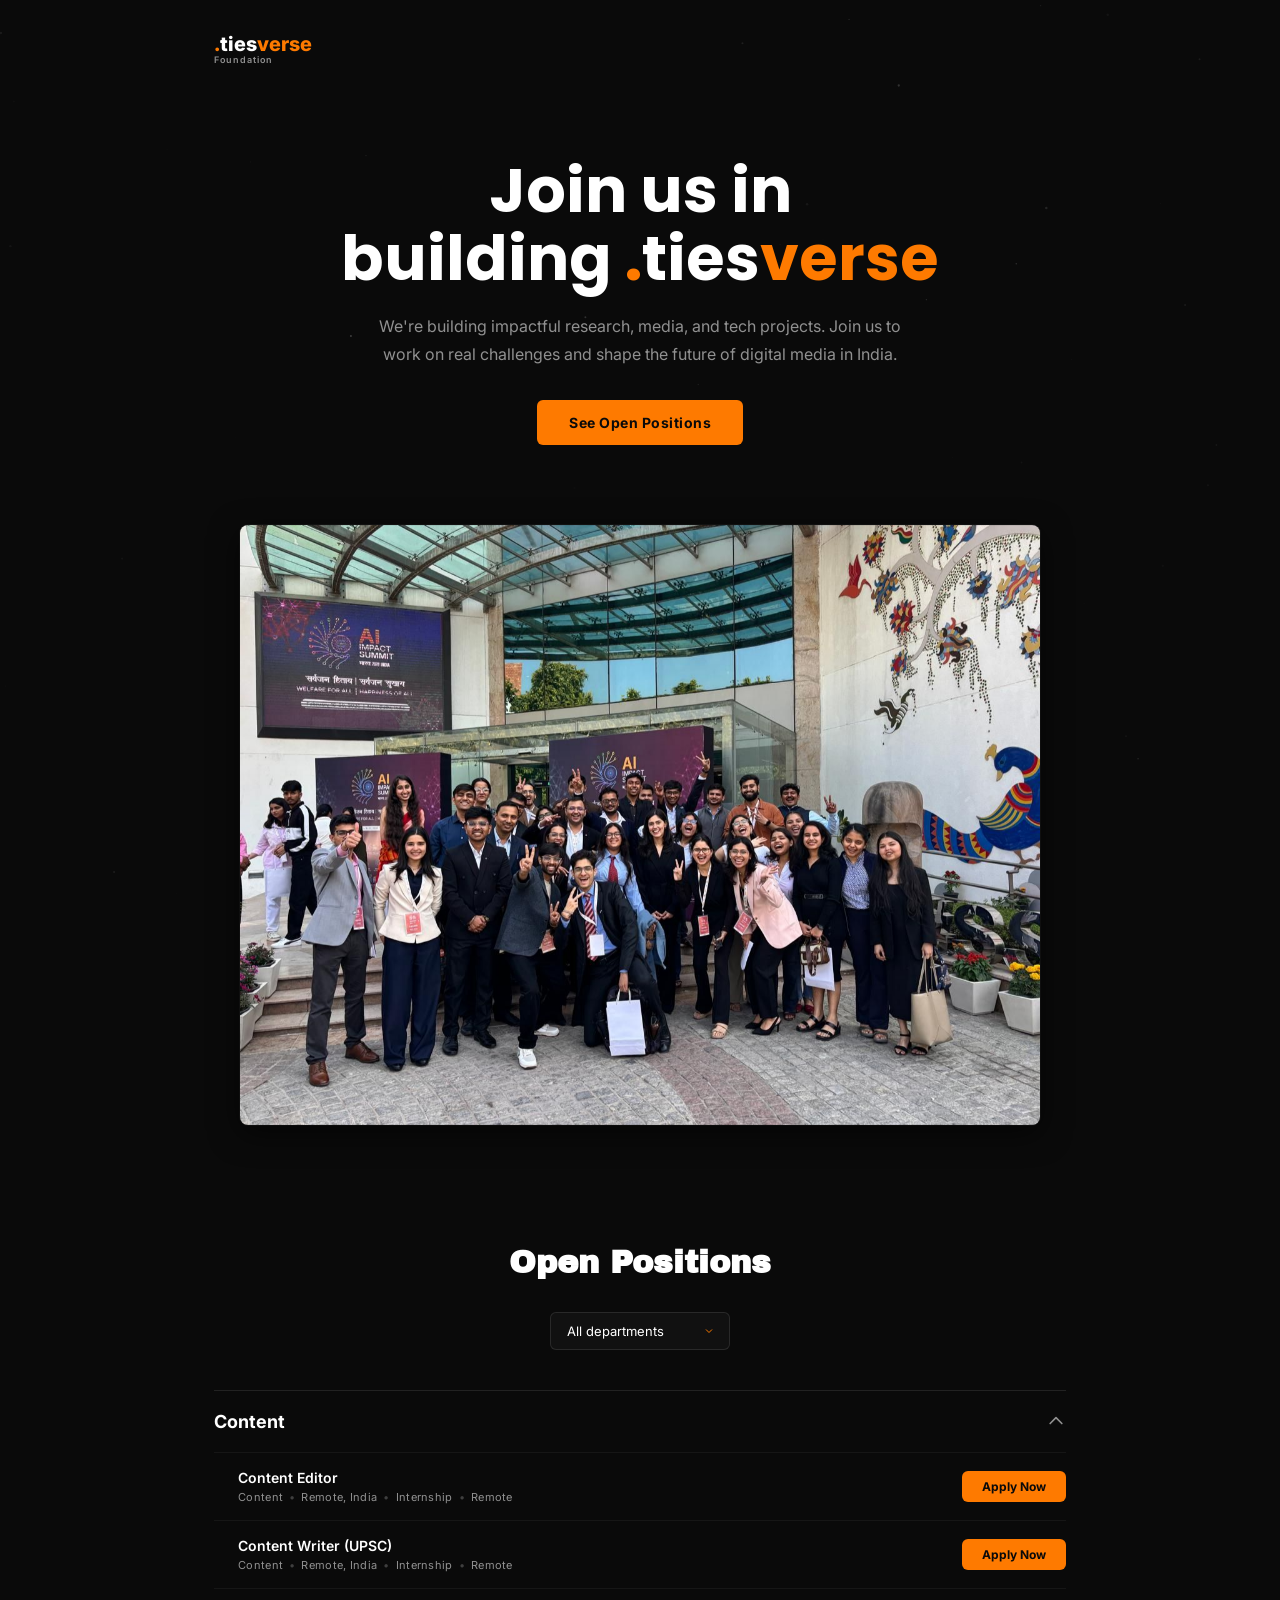
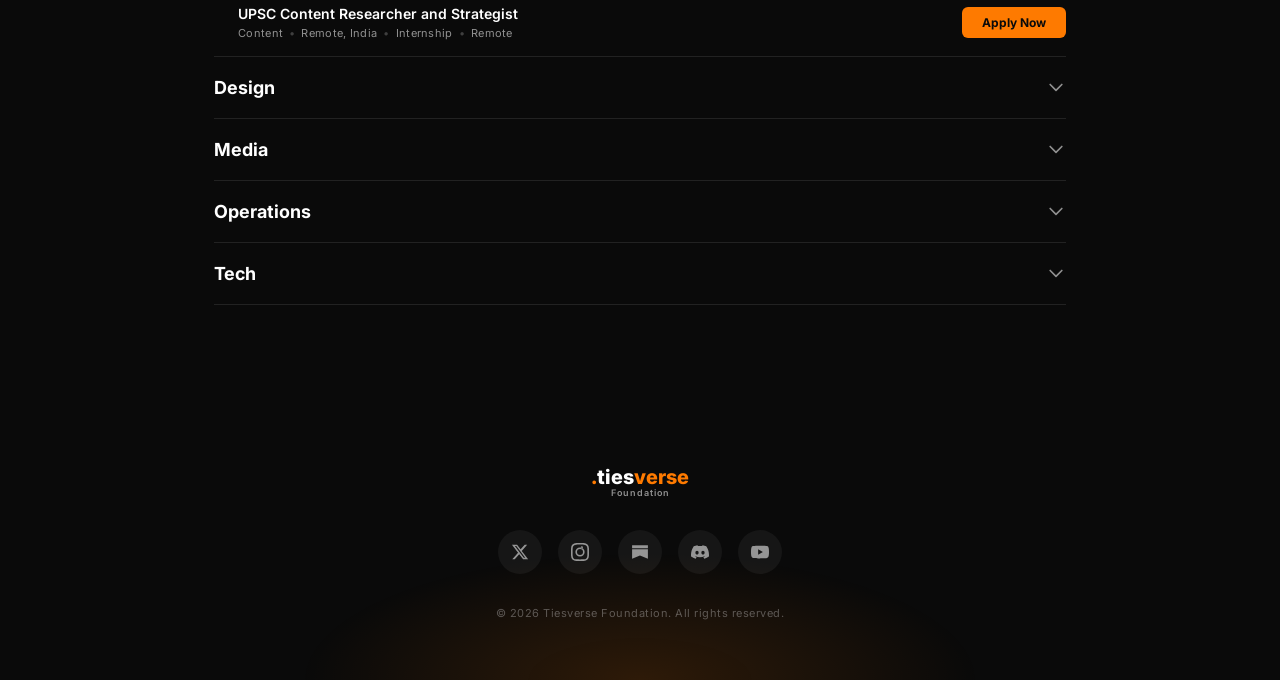
==== index.html @ b369bed0 "UI Tweaks" ====
<!DOCTYPE html>
<html lang="en">

<head>
    <meta charset="UTF-8">
    <meta name="viewport" content="width=device-width, initial-scale=1.0">
    <title>TIESVERSE | Careers</title>
    <link rel="preconnect" href="https://fonts.googleapis.com">
    <link
        href="https://fonts.googleapis.com/css2?family=Archivo+Black&family=Inter:wght@300;400;500;600;700;800&family=Fira+Code:wght@400;500&family=Poppins:wght@400;500;600;700&display=swap"
        rel="stylesheet">
    <style>
        *,
        *::before,
        *::after {
            margin: 0;
            padding: 0;
            box-sizing: border-box
        }

        :root {
            --bg: #0a0a0a;
            --accent: #fe7a00;
            --text: #ffffff;
            --text-dim: rgba(255, 255, 255, 0.55);
            --text-muted: rgba(255, 255, 255, 0.25);
            --border: rgba(255, 255, 255, 0.1);
            --card-bg: rgba(255, 255, 255, 0.03);
        }

        html {
            scroll-behavior: smooth;
            overflow-x: hidden
        }

        body {
            font-family: 'Inter', sans-serif;
            background: var(--bg);
            color: var(--text);
            overflow-x: hidden;
            position: relative;
            -webkit-font-smoothing: antialiased;
            text-rendering: optimizeLegibility;
            min-height: 100vh
        }

        ::selection {
            background: rgba(254, 122, 0, 0.35);
            color: var(--text);
        }

        :focus-visible {
            outline: 2px solid var(--accent);
            outline-offset: 3px;
        }

        /* ── PARTICLES ── */
        #particles {
            position: fixed;
            inset: 0;
            z-index: 0;
            pointer-events: none
        }

        /* ── HEADER ── */
        .header {
            display: flex;
            align-items: center;
            justify-content: space-between;
            padding: 32px 24px;
            max-width: 900px;
            margin: 0 auto;
            position: relative;
            z-index: 10;
        }

        .logo {
            font-family: 'Inter', sans-serif;
            font-size: 20px;
            font-weight: 800;
            color: var(--text);
            text-decoration: none
        }

        .logo .dot {
            color: var(--accent)
        }

        .logo span {
            color: var(--accent)
        }

        .logo small {
            font-size: 9px;
            font-weight: 600;
            color: var(--text-dim);
            display: block;
            letter-spacing: 1px;
            margin-top: -2px
        }

        .header-cta {
            background: var(--accent);
            color: var(--bg);
            padding: 10px 24px;
            border: none;
            border-radius: 6px;
            font-family: 'Inter', sans-serif;
            font-size: 13px;
            font-weight: 700;
            text-decoration: none;
            letter-spacing: 0.5px;
            transition: 0.2s;
        }

        .header-cta:hover {
            filter: brightness(1.15);
            transform: translateY(-1px)
        }

        /* ── HERO ── */
        .hero {
            text-align: center;
            padding: 60px 24px 80px;
            position: relative;
            z-index: 2;
            max-width: 800px;
            margin: 0 auto;
        }

        .hero h1 {
            font-family: 'Poppins', sans-serif;
            font-size: clamp(32px, 6vw, 62px);
            line-height: 1.1;
            text-transform: none;
            margin-bottom: 20px;
        }

        .hero h1 .accent {
            color: var(--accent)
        }

        .hero p {
            font-size: 16px;
            color: var(--text-dim);
            line-height: 1.7;
            max-width: 560px;
            margin: 0 auto 32px;
        }

        .hero-btn {
            display: inline-block;
            background: var(--accent);
            color: var(--bg);
            padding: 14px 32px;
            border-radius: 6px;
            font-family: 'Inter', sans-serif;
            font-size: 14px;
            font-weight: 700;
            text-decoration: none;
            letter-spacing: 0.5px;
            transition: 0.2s;
        }

        .hero-btn:hover {
            filter: brightness(1.15);
            transform: translateY(-2px)
        }

        /* ── OPEN POSITIONS SECTION ── */
        .positions-section {
            max-width: 900px;
            margin: 0 auto;
            padding: 60px 24px 80px;
            position: relative;
            z-index: 2;
        }

        .positions-title {
            font-family: 'Archivo Black', sans-serif;
            font-size: 32px;
            text-align: center;
            margin-bottom: 32px;
        }

        /* ── FILTER BAR ── */
        .filter-bar {
            display: flex;
            align-items: center;
            justify-content: center;
            gap: 16px;
            margin-bottom: 40px;
        }

        .filter-select {
            appearance: none;
            background: var(--card-bg);
            border: 1px solid var(--border);
            border-radius: 6px;
            padding: 10px 40px 10px 16px;
            font-family: 'Inter', sans-serif;
            font-size: 13px;
            color: var(--text);
            cursor: pointer;
            outline: none;
            transition: border-color 0.2s;
            min-width: 180px;
            background-image: url("data:image/svg+xml,%3Csvg xmlns='http://www.w3.org/2000/svg' width='12' height='12' viewBox='0 0 24 24' fill='none' stroke='%23fe7a00' stroke-width='2'%3E%3Cpath d='M6 9l6 6 6-6'/%3E%3C/svg%3E");
            background-repeat: no-repeat;
            background-position: right 14px center;
        }

        .filter-select:hover,
        .filter-select:focus {
            border-color: var(--accent)
        }

        .filter-select option {
            background: #111;
            color: var(--text)
        }

        /* ── DEPARTMENT ACCORDION ── */
        .dept-group {
            border-top: 1px solid var(--border)
        }

        .dept-group:last-child {
            border-bottom: 1px solid var(--border)
        }

        .dept-header {
            display: flex;
            align-items: center;
            justify-content: space-between;
            padding: 20px 0;
            cursor: pointer;
            user-select: none;
            transition: color 0.2s;
        }

        .dept-header:hover {
            color: var(--accent)
        }

        .dept-header h3 {
            font-family: 'Inter', sans-serif;
            font-size: 18px;
            font-weight: 700
        }

        .dept-chevron {
            width: 20px;
            height: 20px;
            transition: transform 0.3s;
            color: var(--text-dim);
        }

        .dept-group.open .dept-chevron {
            transform: rotate(180deg)
        }

        .dept-roles {
            max-height: 0;
            overflow: hidden;
            transition: max-height 0.4s ease;
        }

        .dept-group.open .dept-roles {
            max-height: 2000px
        }

        /* ── ROLE ROW ── */
        .role-row {
            display: flex;
            align-items: center;
            justify-content: space-between;
            padding: 16px 0 16px 24px;
            border-top: 1px solid rgba(255, 255, 255, 0.05);
            transition: background 0.15s;
            cursor: pointer;
        }

        .role-row:hover {
            background: rgba(254, 122, 0, 0.03)
        }

        .role-row .role-title {
            font-size: 14px;
            font-weight: 600;
            color: var(--text);
            margin-bottom: 4px;
            display: flex;
            align-items: center;
            gap: 10px
        }

        .role-badge {
            font-size: 10px;
            font-weight: 800;
            letter-spacing: 0.6px;
            text-transform: uppercase;
            padding: 5px 10px;
            border-radius: 999px;
            border: 1px solid rgba(255, 255, 255, 0.12);
            color: var(--text-dim);
            background: rgba(255, 255, 255, 0.03);
            white-space: nowrap
        }

        .role-badge.closed {
            border-color: rgba(255, 255, 255, 0.12);
            color: rgba(255, 255, 255, 0.6);
            background: rgba(255, 255, 255, 0.02)
        }

        .role-row .role-meta {
            font-size: 11px;
            color: var(--text-dim);
            letter-spacing: 0.3px
        }

        .role-row.closed {
            opacity: 0.55;
            cursor: not-allowed
        }

        .role-row.closed:hover {
            background: transparent
        }

        .apply-btn.disabled {
            background: rgba(255, 255, 255, 0.08);
            color: var(--text-dim);
            cursor: not-allowed;
            pointer-events: none
        }

        .role-row .role-meta span {
            margin: 0 6px;
            opacity: 0.4
        }

        .apply-btn {
            background: var(--accent);
            color: var(--bg);
            padding: 8px 20px;
            border: none;
            border-radius: 6px;
            font-family: 'Inter', sans-serif;
            font-size: 12px;
            font-weight: 700;
            cursor: pointer;
            white-space: nowrap;
            transition: 0.2s;
            text-decoration: none;
        }

        .apply-btn:hover {
            filter: brightness(1.15)
        }

        /* ── SWIPER CAROUSEL ── */
        .swiper {
            width: 90%;
            max-width: 800px;
            margin: 0 auto 60px;
            border-radius: 8px;
            overflow: hidden;
            box-shadow: 0 8px 30px rgba(0, 0, 0, 0.6), 0 0 0 1px rgba(255, 255, 255, 0.05);
        }

        .swiper-slide img {
            width: 100%;
            height: auto;
            display: block;
        }

        /* ── FOOTER ── */
        .footer {
            text-align: center;
            padding: 80px 24px 60px;
            position: relative;
            z-index: 2;
            overflow: hidden;
            display: flex;
            flex-direction: column;
            align-items: center;
        }

        .footer-glow {
            position: absolute;
            bottom: -150px;
            left: 50%;
            transform: translateX(-50%);
            width: 80%;
            max-width: 800px;
            height: 300px;
            background: radial-gradient(ellipse at center, rgba(254, 122, 0, 0.15) 0%, transparent 60%);
            z-index: -1;
            pointer-events: none;
        }

        .footer .logo {
            margin-bottom: 32px;
        }

        .footer-socials {
            display: flex;
            align-items: center;
            justify-content: center;
            gap: 16px;
            margin-bottom: 32px;
        }

        .social-icon {
            display: flex;
            align-items: center;
            justify-content: center;
            width: 44px;
            height: 44px;
            border-radius: 50%;
            background: rgba(255, 255, 255, 0.05);
            color: var(--text-dim);
            transition: 0.3s ease;
        }

        .social-icon:hover {
            background: rgba(255, 255, 255, 0.1);
            color: var(--text);
            transform: translateY(-2px);
        }

        .social-icon svg {
            width: 18px;
            height: 18px;
        }

        .footer-links {
            display: flex;
            align-items: center;
            justify-content: center;
            gap: 32px;
            margin-bottom: 32px;
        }

        .footer-links a {
            color: var(--text-dim);
            font-size: 11px;
            font-weight: 600;
            letter-spacing: 1.5px;
            text-decoration: none;
            transition: color 0.2s;
        }

        .footer-links a:hover {
            color: var(--text);
        }

        .footer-copyright {
            font-size: 11px;
            color: rgba(255, 255, 255, 0.3);
            letter-spacing: 0.5px;
        }

        /* ── RESPONSIVE ── */
        @media(max-width:768px) {
            .header {
                padding: 16px 20px
            }

            .header-cta {
                padding: 8px 16px;
                font-size: 12px
            }

            .hero {
                padding: 40px 20px 60px
            }

            .positions-section {
                padding: 40px 16px 60px
            }

            .filter-bar {
                flex-direction: column;
                gap: 10px
            }

            .filter-select {
                width: 100%;
                min-width: 0
            }

            .role-row {
                flex-direction: column;
                align-items: flex-start;
                gap: 12px;
                padding: 16px 0 16px 16px
            }

            .apply-btn {
                align-self: flex-start
            }

        }
    </style>
</head>

<body>
    <canvas id="particles"></canvas>

    <!-- Header -->
    <header class="header">
        <a href="#" class="logo">
            <div><span class="dot">.</span>ties<span>verse</span><small>Foundation</small></div>
        </a>
    </header>

    <!-- Hero -->
    <section class="hero">
        <h1>Join us in<br>building <span class="accent">.</span>ties<span class="accent">verse</span></h1>
        <p>We're building impactful research, media, and tech projects. Join us to work on real challenges and shape the
            future of digital media in India.</p>
        <a href="#positions" class="hero-btn">See Open Positions</a>
    </section>

    <link rel="stylesheet" href="https://cdn.jsdelivr.net/npm/swiper/swiper-bundle.min.css" />
    <div class="swiper">
        <div class="swiper-wrapper">
            <div class="swiper-slide"><img src="main.jpg" /></div>
            <div class="swiper-slide"><img src="main2.jpg" /></div>
            <div class="swiper-slide"><img src="main3.jpg" /></div>
        </div>
    </div>

    <script src="https://cdn.jsdelivr.net/npm/swiper/swiper-bundle.min.js"></script>
    <script>
        new Swiper('.swiper', { loop: true, autoplay: { delay: 10000 } });
    </script>
    <!-- Open Positions -->
    <section class="positions-section" id="positions">
        <h2 class="positions-title">Open Positions</h2>

        <div class="filter-bar">
            <select class="filter-select" id="deptFilter" onchange="filterByDept()">
                <option value="all">All departments</option>
                <option value="content">Content</option>
                <option value="design">Design</option>
                <option value="media">Media</option>
                <option value="operations">Operations</option>
                <option value="tech">Tech</option>
            </select>
        </div>

        <div id="deptList">

            <!-- Content -->
            <div class="dept-group open" data-dept="content">
                <div class="dept-header" onclick="toggleDept(this)">
                    <h3>Content</h3>
                    <svg class="dept-chevron" fill="none" stroke="currentColor" viewBox="0 0 24 24">
                        <path stroke-linecap="round" stroke-linejoin="round" stroke-width="2" d="M19 9l-7 7-7-7" />
                    </svg>
                </div>
                <div class="dept-roles">
                    <div class="role-row" data-role-id="content_editor" onclick="navigate('content-portal.html')">
                        <div>
                            <div class="role-title">Content Editor</div>
                            <div class="role-meta">Content<span>•</span>Remote,
                                India<span>•</span>Internship<span>•</span>Remote</div>
                        </div>
                        <a href="content-portal.html" class="apply-btn"
                            onclick="event.stopPropagation()">Apply Now</a>
                    </div>
                    <div class="role-row" data-role-id="content_writer_upsc" onclick="navigate('content-portal.html')">
                        <div>
                            <div class="role-title">Content Writer (UPSC)</div>
                            <div class="role-meta">Content<span>•</span>Remote,
                                India<span>•</span>Internship<span>•</span>Remote</div>
                        </div>
                        <a href="content-portal.html" class="apply-btn"
                            onclick="event.stopPropagation()">Apply Now</a>
                    </div>
                    <div class="role-row" data-role-id="upsc_strategist" onclick="navigate('content-portal.html')">
                        <div>
                            <div class="role-title">UPSC Content Researcher and Strategist</div>
	                            <div class="role-meta">Content<span>•</span>Remote,
                                India<span>•</span>Internship<span>•</span>Remote</div>
                        </div>
                        <a href="content-portal.html" class="apply-btn"
                            onclick="event.stopPropagation()">Apply Now</a>
                    </div>
                </div>
            </div>

            <!-- Design -->
            <div class="dept-group" data-dept="design">
                <div class="dept-header" onclick="toggleDept(this)">
                    <h3>Design</h3>
                    <svg class="dept-chevron" fill="none" stroke="currentColor" viewBox="0 0 24 24">
                        <path stroke-linecap="round" stroke-linejoin="round" stroke-width="2" d="M19 9l-7 7-7-7" />
                    </svg>
                </div>
                <div class="dept-roles">
                    <div class="role-row" data-role-id="graphic_designer_canva" onclick="navigate('content-portal.html')">
                        <div>
                            <div class="role-title">Graphic Designer (Canva)</div>
                            <div class="role-meta">Design<span>•</span>Remote,
                                India<span>•</span>Internship<span>•</span>Remote</div>
                        </div>
                        <a href="content-portal.html" class="apply-btn"
                            onclick="event.stopPropagation()">Apply Now</a>
                    </div>
                    <div class="role-row" data-role-id="uiux_designer" onclick="navigate('content-portal.html')">
                        <div>
                            <div class="role-title">UI/UX Designer</div>
                            <div class="role-meta">Design<span>•</span>Remote,
                                India<span>•</span>Internship<span>•</span>Remote</div>
                        </div>
                        <a href="content-portal.html" class="apply-btn"
                            onclick="event.stopPropagation()">Apply Now</a>
                    </div>
                </div>
            </div>

            <!-- Media -->
            <div class="dept-group" data-dept="media">
                <div class="dept-header" onclick="toggleDept(this)">
                    <h3>Media</h3>
                    <svg class="dept-chevron" fill="none" stroke="currentColor" viewBox="0 0 24 24">
                        <path stroke-linecap="round" stroke-linejoin="round" stroke-width="2" d="M19 9l-7 7-7-7" />
                    </svg>
                </div>
                <div class="dept-roles">
                    <div class="role-row" data-role-id="video_editor_reels_yt" onclick="navigate('youtube-portal.html')">
                        <div>
                            <div class="role-title">Video Editor (Reels + YouTube)</div>
                            <div class="role-meta">Media<span>•</span>Remote,
                                India<span>•</span>Internship<span>•</span>Remote</div>
                        </div>
                        <a href="youtube-portal.html" class="apply-btn"
                            onclick="event.stopPropagation()">Apply Now</a>
                    </div>
                    <div class="role-row" data-role-id="social_media_manager_ig" onclick="navigate('youtube-portal.html')">
                        <div>
                            <div class="role-title">Social Media Manager (Instagram)</div>
                            <div class="role-meta">Media<span>•</span>Remote,
                                India<span>•</span>Internship<span>•</span>Remote</div>
                        </div>
                        <a href="youtube-portal.html" class="apply-btn"
                            onclick="event.stopPropagation()">Apply Now</a>
                    </div>
                    <div class="role-row" data-role-id="youtube_manager" onclick="navigate('youtube-portal.html')">
                        <div>
                            <div class="role-title">YouTube Manager</div>
                            <div class="role-meta">Media<span>•</span>Remote,
                                India<span>•</span>Internship<span>•</span>Remote</div>
                        </div>
                        <a href="youtube-portal.html" class="apply-btn"
                            onclick="event.stopPropagation()">Apply Now</a>
                    </div>
                </div>
            </div>

            <!-- Operations -->
            <div class="dept-group" data-dept="operations">
                <div class="dept-header" onclick="toggleDept(this)">
                    <h3>Operations</h3>
                    <svg class="dept-chevron" fill="none" stroke="currentColor" viewBox="0 0 24 24">
                        <path stroke-linecap="round" stroke-linejoin="round" stroke-width="2" d="M19 9l-7 7-7-7" />
                    </svg>
                </div>
                <div class="dept-roles">
                    <div class="role-row" data-role-id="hr" onclick="navigate('hr-portal.html')">
                        <div>
                            <div class="role-title">Human Resource (HR)</div>
                            <div class="role-meta">Operations<span>•</span>Remote,
                                India<span>•</span>Internship<span>•</span>Remote</div>
                        </div>
                        <a href="hr-portal.html" class="apply-btn" onclick="event.stopPropagation()">Apply Now</a>
                    </div>
                    <div class="role-row" data-role-id="marketing_outreach" onclick="navigate('hr-portal.html')">
                        <div>
                            <div class="role-title">Marketing & Outreach</div>
                            <div class="role-meta">Operations<span>•</span>Remote,
                                India<span>•</span>Internship<span>•</span>Remote</div>
                        </div>
                        <a href="hr-portal.html" class="apply-btn"
                            onclick="event.stopPropagation()">Apply Now</a>
                    </div>
                    <div class="role-row" data-role-id="management_coordination" onclick="navigate('hr-portal.html')">
                        <div>
                            <div class="role-title">Management / Team Co-ordination</div>
                            <div class="role-meta">Operations<span>•</span>Remote,
                                India<span>•</span>Internship<span>•</span>Remote</div>
                        </div>
	                        <a href="hr-portal.html" class="apply-btn"
	                            onclick="event.stopPropagation()">Apply Now</a>
	                    </div>
	                    <div class="role-row" data-role-id="collab_outreach" onclick="navigate('hr-portal.html')">
	                        <div>
	                            <div class="role-title">Collaboration &amp; Outreach Manager</div>
	                            <div class="role-meta">Operations<span>•</span>Remote,
	                                India<span>•</span>Internship<span>•</span>Remote</div>
	                        </div>
	                        <a href="hr-portal.html" class="apply-btn"
	                            onclick="event.stopPropagation()">Apply Now</a>
	                    </div>
	                </div>
	            </div>

            <!-- Tech -->
            <div class="dept-group" data-dept="tech">
                <div class="dept-header" onclick="toggleDept(this)">
                    <h3>Tech</h3>
                    <svg class="dept-chevron" fill="none" stroke="currentColor" viewBox="0 0 24 24">
                        <path stroke-linecap="round" stroke-linejoin="round" stroke-width="2" d="M19 9l-7 7-7-7" />
                    </svg>
                </div>
                <div class="dept-roles">
                    <div class="role-row" data-role-id="tech_roles" onclick="navigate('tech-portal.html')">
                        <div>
                            <div class="role-title">Tech Roles</div>
                            <div class="role-meta">Tech<span>•</span>Remote,
                                India<span>•</span>Internship<span>•</span>Remote</div>
                        </div>
                        <a href="tech-portal.html" class="apply-btn"
                            onclick="event.stopPropagation()">Apply Now</a>
                    </div>
                </div>
            </div>

        </div>
    </section>

    <!-- Footer -->
    <footer class="footer">
        <div class="footer-glow"></div>

        <a href="#" class="logo">
            <div><span class="dot">.</span>ties<span>verse</span><small>Foundation</small></div>
        </a>

        <div class="footer-socials">
            <a href="https://x.com/TiesIndia?s=20" target="_blank" class="social-icon">
                <svg viewBox="0 0 24 24" fill="currentColor">
                    <path
                        d="M18.244 2.25h3.308l-7.227 8.26 8.502 11.24H16.17l-5.214-6.817L4.99 21.75H1.68l7.73-8.835L1.254 2.25H8.08l4.713 6.231zm-1.161 17.52h1.833L7.084 4.126H5.117z" />
                </svg>
            </a>
            <a href="https://www.instagram.com/tiesverse?igsh=bGIwZGVvYjhybXhj" target="_blank" class="social-icon">
                <svg viewBox="0 0 24 24" fill="currentColor">
                    <path
                        d="M12 2.163c3.204 0 3.584.012 4.85.07 3.252.148 4.771 1.691 4.919 4.919.058 1.265.069 1.645.069 4.849 0 3.205-.012 3.584-.069 4.849-.149 3.225-1.664 4.771-4.919 4.919-1.266.058-1.644.07-4.85.07-3.204 0-3.584-.012-4.849-.07-3.26-.149-4.771-1.699-4.919-4.92-.058-1.265-.07-1.644-.07-4.849 0-3.204.013-3.583.07-4.849.149-3.227 1.664-4.771 4.919-4.919 1.266-.057 1.645-.069 4.849-.069zM12 0C8.741 0 8.333.014 7.053.072 2.695.272.273 2.69.073 7.052.014 8.333 0 8.741 0 12c0 3.259.014 3.668.072 4.948.2 4.358 2.618 6.78 6.98 6.98C8.333 23.986 8.741 24 12 24c3.259 0 3.668-.014 4.948-.072 4.354-.2 6.782-2.618 6.979-6.98.059-1.28.073-1.689.073-4.948 0-3.259-.014-3.667-.072-4.947-.196-4.354-2.617-6.78-6.979-6.98C15.668.014 15.259 0 12 0zm0 5.838a6.162 6.162 0 100 12.324 6.162 6.162 0 000-12.324zM12 16a4 4 0 110-8 4 4 0 010 8zm3.98-10.169a1.44 1.44 0 11-2.88 0 1.44 1.44 0 012.88 0z" />
                </svg>
            </a>
            <a href="https://tiesindia.substack.com" target="_blank" class="social-icon">
                <svg viewBox="0 0 24 24" fill="currentColor">
                    <path
                        d="M22.539 8.242H1.46V21.026l10.539-4.526 10.54 4.526V8.242zM1.46 2.972h21.08V6.9H1.46V2.972z" />
                </svg>
            </a>
            <a href="https://discord.gg/fpfKFwxa" target="_blank" class="social-icon">
                <svg viewBox="0 0 24 24" fill="currentColor">
                    <path
                        d="M20.317 4.37a19.791 19.791 0 00-4.885-1.515.074.074 0 00-.079.037c-.21.375-.444.864-.608 1.25a18.27 18.27 0 00-5.487 0 12.64 12.64 0 00-.617-1.25.077.077 0 00-.079-.037A19.736 19.736 0 003.677 4.37a.05.05 0 00-.032.027C.533 9.046-.32 13.58.099 18.057a.082.082 0 00.031.057 19.9 19.9 0 005.993 3.03.078.078 0 00.084-.028c.462-.63.874-1.295 1.226-1.994a.076.076 0 00-.041-.106 13.107 13.107 0 01-1.872-.892.077.077 0 01-.008-.128 10.2 10.2 0 00.372-.292.074.074 0 01.077-.01c3.928 1.793 8.18 1.793 12.062 0a.074.074 0 01.078.01c.12.098.246.198.373.292a.077.077 0 01-.006.127 12.299 12.299 0 01-1.873.892.077.077 0 00-.041.107c.36.698.772 1.362 1.225 1.993a.076.076 0 00.084.028 19.839 19.839 0 006.002-3.03.077.077 0 00.032-.054c.5-5.177-.838-9.674-3.549-13.66a.061.061 0 00-.031-.028zM8.02 15.33c-1.183 0-2.157-1.085-2.157-2.419 0-1.333.956-2.419 2.157-2.419 1.21 0 2.176 1.096 2.157 2.42 0 1.333-.956 2.418-2.157 2.418zm7.975 0c-1.183 0-2.157-1.085-2.157-2.419 0-1.333.955-2.419 2.157-2.419 1.21 0 2.176 1.096 2.157 2.42 0 1.333-.946 2.418-2.157 2.418z" />
                </svg>
            </a>
            <a href="https://youtube.com/@tiesindia?si=o8xr1TJgM4Teoprs" target="_blank" class="social-icon">
                <svg viewBox="0 0 24 24" fill="currentColor">
                    <path
                        d="M23.498 6.186a3.016 3.016 0 0 0-2.122-2.136C19.505 3.5 12 3.5 12 3.5s-7.505 0-9.377.55a3.015 3.015 0 0 0-2.122 2.136C0 8.148 0 12 0 12s0 3.852.501 5.814a3.015 3.015 0 0 0 2.122 2.136c1.871.55 9.377.55 9.377.55s7.505 0 9.377-.55a3.015 3.015 0 0 0 2.122-2.136C24 15.852 24 12 24 12s0-3.852-.502-5.814zM9.545 15.568V8.432L15.818 12l-6.273 3.568z" />
                </svg>
            </a>
        </div>

        <p class="footer-copyright">&copy; 2026 Tiesverse Foundation. All rights reserved.</p>
    </footer>

    <script src="tv-config.js"></script>

    <script>
        function navigate(url) { location.href = url; }

        function toggleDept(header) {
            header.parentElement.classList.toggle('open');
        }

        function filterByDept() {
            const val = document.getElementById('deptFilter').value;
            document.querySelectorAll('.dept-group').forEach(g => {
                if (val === 'all' || g.dataset.dept === val) {
                    g.style.display = '';
                } else {
                    g.style.display = 'none';
                }
            });
        }

        /* Open/Closed flags (loaded from sheet via Apps Script) */
        const SHEET_URL = window.TV_APP_SCRIPT_URL;
        const ROLE_OPEN = {};

        function jsonp(url, params, timeoutMs = 15000) {
            return new Promise((resolve, reject) => {
                const cb = `__tv_jsonp_${Date.now()}_${Math.random().toString(16).slice(2)}`;
                const query = new URLSearchParams({ ...(params || {}), callback: cb }).toString();
                const src = `${url}${url.includes("?") ? "&" : "?"}${query}`;

                const script = document.createElement("script");
                let done = false;

                function cleanup() {
                    if (done) return;
                    done = true;
                    try { delete window[cb]; } catch (_) {}
                    try { script.remove(); } catch (_) {}
                }

                const t = setTimeout(() => {
                    cleanup();
                    reject(new Error("JSONP timeout"));
                }, timeoutMs);

                window[cb] = (data) => {
                    clearTimeout(t);
                    cleanup();
                    resolve(data);
                };

                script.onerror = () => {
                    clearTimeout(t);
                    cleanup();
                    reject(new Error("JSONP load failed"));
                };
                script.src = src;
                document.head.appendChild(script);
            });
        }

        async function loadRoleFlagsFromServer() {
            if (!SHEET_URL) return;
            try {
                const res = await jsonp(SHEET_URL, { action: "GET_PUBLIC_FORM_GATES" });
                const gates = (res && res.status === "success" && res.gates) ? res.gates : {};

                const deptToGateKey = {
                    content: "Content",
                    design: "Content",
                    media: "Media",
                    operations: "Operations",
                    tech: "Tech",
                };

                document.querySelectorAll(".dept-group[data-dept]").forEach((group) => {
                    const dept = group.getAttribute("data-dept");
                    const gateKey = deptToGateKey[String(dept || "").toLowerCase()];
                    const deptOpen = gates && gateKey ? gates[gateKey] !== false : true;
                    group.querySelectorAll(".role-row[data-role-id]").forEach((row) => {
                        const id = row.getAttribute("data-role-id");
                        if (!id) return;
                        const hasRoleGate =
                            gates && Object.prototype.hasOwnProperty.call(gates, id);
                        const roleOpen = hasRoleGate ? gates[id] !== false : true;
                        ROLE_OPEN[id] = deptOpen && roleOpen;
                    });
                });
            } catch (_) {}
        }

        function captureRoleDefaults() {
            document.querySelectorAll(".role-row[data-role-id]").forEach((row) => {
                if (!row.dataset.defaultOnclick) {
                    const oc = row.getAttribute("onclick");
                    if (oc) row.dataset.defaultOnclick = oc;
                }
                const apply = row.querySelector("a.apply-btn");
                if (apply) {
                    if (!apply.dataset.defaultHref) {
                        const href = apply.getAttribute("href");
                        if (href) apply.dataset.defaultHref = href;
                    }
                    if (!apply.dataset.defaultText) {
                        apply.dataset.defaultText = (apply.textContent || "").trim() || "Apply Now";
                    }
                }
            });
        }

        function setRoleClosed(row) {
            row.classList.add('closed');

            const title = row.querySelector('.role-title');
            if (title && !title.querySelector('.role-badge')) {
                const badge = document.createElement('span');
                badge.className = 'role-badge closed';
                badge.textContent = 'Closed Now';
                title.appendChild(badge);
            }

            row.removeAttribute('onclick');

            const apply = row.querySelector('a.apply-btn');
            if (apply) {
                apply.classList.add('disabled');
                apply.textContent = 'Closed';
                apply.removeAttribute('href');
                apply.setAttribute('aria-disabled', 'true');
                apply.setAttribute('tabindex', '-1');
            }
        }

        function setRoleOpen(row) {
            row.classList.remove("closed");

            const title = row.querySelector(".role-title");
            const badge = title ? title.querySelector(".role-badge.closed") : null;
            if (badge) badge.remove();

            if (!row.getAttribute("onclick") && row.dataset.defaultOnclick) {
                row.setAttribute("onclick", row.dataset.defaultOnclick);
            }

            const apply = row.querySelector("a.apply-btn");
            if (apply) {
                apply.classList.remove("disabled");
                apply.textContent = apply.dataset.defaultText || "Apply Now";
                if (!apply.getAttribute("href") && apply.dataset.defaultHref) {
                    apply.setAttribute("href", apply.dataset.defaultHref);
                }
                apply.removeAttribute("aria-disabled");
                apply.removeAttribute("tabindex");
            }
        }

        function applyRoleFlags() {
            document.querySelectorAll('.role-row[data-role-id]').forEach((row) => {
                const id = row.getAttribute('data-role-id');
                if (ROLE_OPEN[id] === false) setRoleClosed(row);
                else setRoleOpen(row);
            });
        }

        window.addEventListener('DOMContentLoaded', () => {
            captureRoleDefaults();
            const refresh = () => loadRoleFlagsFromServer().finally(applyRoleFlags);
            refresh();
            setInterval(refresh, 20000);
        });

        /* Particles (performance-friendly) */
        const canvas = document.getElementById('particles');
        if (canvas) {
        const ctx = canvas.getContext('2d', { alpha: true });

        const prefersReducedMotion = window.matchMedia('(prefers-reduced-motion: reduce)').matches;
        const isSmallScreen = window.matchMedia('(max-width: 768px)').matches;
        const isCoarsePointer = window.matchMedia('(pointer: coarse)').matches;
        const enableParticles = !prefersReducedMotion && !(isSmallScreen && isCoarsePointer);

        let particles = [];
        let rafId = null;
        let lastFrameTs = 0;
        const targetFps = isSmallScreen ? 22 : 30;
        const frameInterval = 1000 / targetFps;

        function resizeCanvas() {
            const dprCap = isSmallScreen ? 1 : 1.5;
            const dpr = Math.min(window.devicePixelRatio || 1, dprCap);
            const w = Math.floor(window.innerWidth);
            const h = Math.floor(window.innerHeight);
            canvas.width = Math.floor(w * dpr);
            canvas.height = Math.floor(h * dpr);
            canvas.style.width = w + 'px';
            canvas.style.height = h + 'px';
            ctx.setTransform(dpr, 0, 0, dpr, 0, 0);
        }

        function createParticles() {
            const w = window.innerWidth;
            const h = window.innerHeight;
            particles = [];

            const base = Math.floor((w * h) / 22000);
            const maxCount = isSmallScreen ? 70 : 140;
            const count = Math.max(24, Math.min(maxCount, base));

            for (let i = 0; i < count; i++) {
                particles.push({
                    x: Math.random() * w,
                    y: Math.random() * h,
                    r: Math.random() * 1 + 0.3,
                    a: Math.random() * 0.28 + 0.05,
                    dx: (Math.random() - 0.5) * 0.08,
                    dy: (Math.random() - 0.5) * 0.08,
                    ph: Math.random() * Math.PI * 2
                });
            }
        }

        function tick(ts) {
            rafId = requestAnimationFrame(tick);
            if (ts - lastFrameTs < frameInterval) return;
            lastFrameTs = ts;

            const w = window.innerWidth;
            const h = window.innerHeight;
            ctx.clearRect(0, 0, w, h);
            const t = ts * 0.001;

            for (const p of particles) {
                p.x += p.dx; p.y += p.dy;
                if (p.x < 0) p.x = w;
                if (p.x > w) p.x = 0;
                if (p.y < 0) p.y = h;
                if (p.y > h) p.y = 0;

                ctx.beginPath();
                ctx.arc(p.x, p.y, p.r, 0, Math.PI * 2);
                ctx.fillStyle = `rgba(255,255,255,${p.a * (0.6 + 0.4 * Math.sin(t + p.ph))})`;
                ctx.fill();
            }
        }

        function startParticles() {
            if (!enableParticles) {
                canvas.style.display = 'none';
                return;
            }
            resizeCanvas();
            createParticles();
            if (rafId) cancelAnimationFrame(rafId);
            lastFrameTs = 0;
            rafId = requestAnimationFrame(tick);
        }

        let resizeTimer = null;
        window.addEventListener('resize', () => {
            if (!enableParticles) return;
            clearTimeout(resizeTimer);
            resizeTimer = setTimeout(() => {
                resizeCanvas();
                createParticles();
            }, 120);
        });

        document.addEventListener('visibilitychange', () => {
            if (!enableParticles) return;
            if (document.hidden) {
                if (rafId) cancelAnimationFrame(rafId);
                rafId = null;
            } else {
                startParticles();
            }
        });

        startParticles();
        }
    </script>

    <script src="tv-guard.js"></script>
</body>

</html>
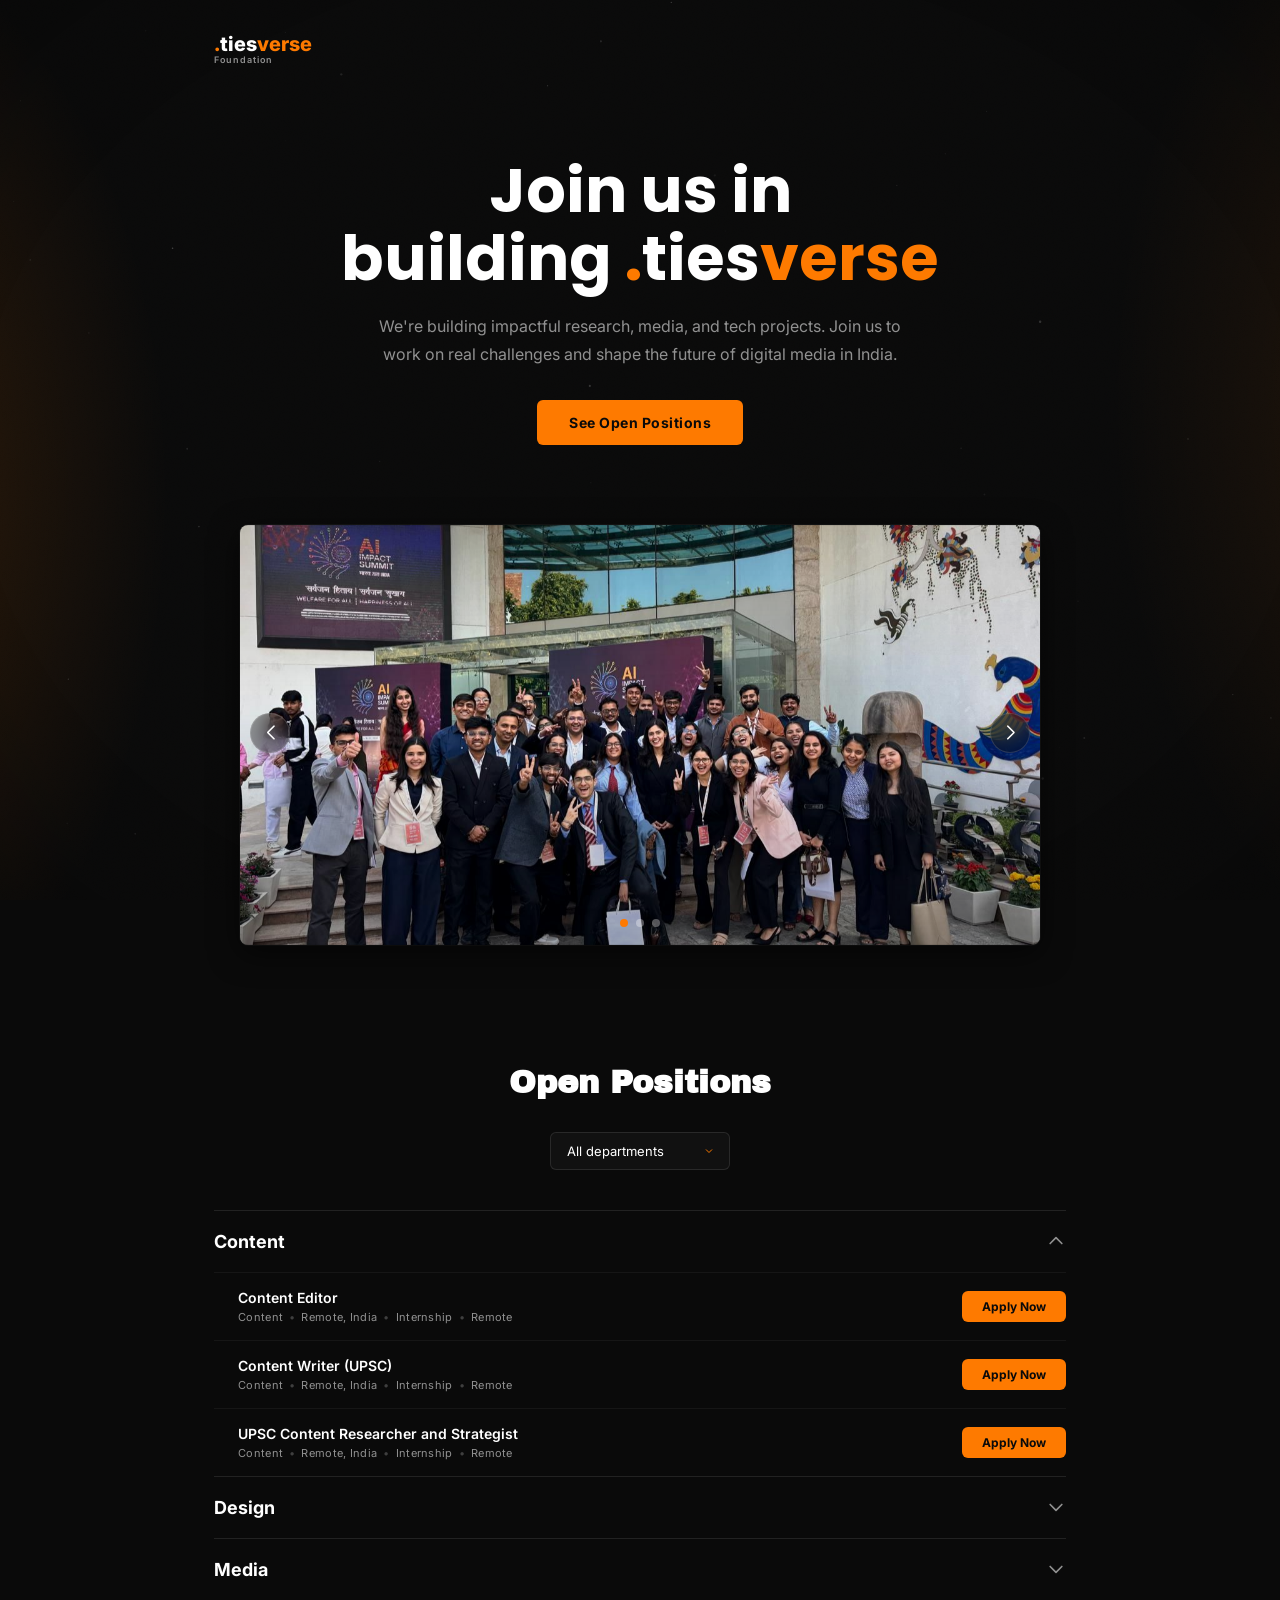
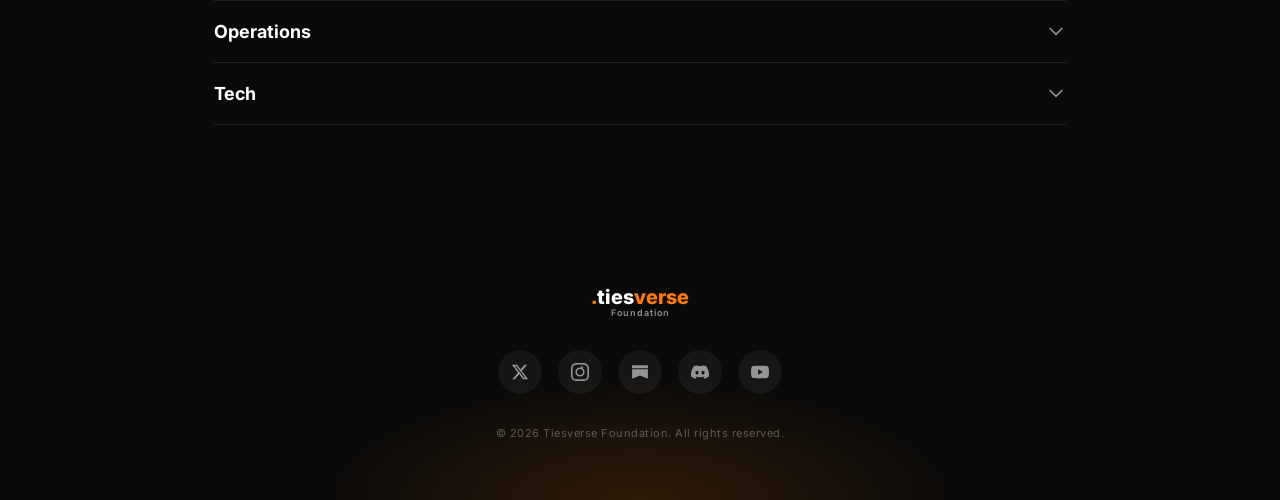
==== commit 08b1198f: "ui" ====
--- a/index.html
+++ b/index.html
@@ -35,13 +35,38 @@
 
         body {
             font-family: 'Inter', sans-serif;
-            background: var(--bg);
+            background:
+                radial-gradient(520px 900px at -12% 55%, rgba(254, 122, 0, 0.16), transparent 62%),
+                radial-gradient(520px 900px at 112% 45%, rgba(254, 122, 0, 0.10), transparent 62%),
+                var(--bg);
+            background-attachment: fixed;
+            background-repeat: no-repeat;
             color: var(--text);
             overflow-x: hidden;
             position: relative;
             -webkit-font-smoothing: antialiased;
             text-rendering: optimizeLegibility;
             min-height: 100vh
+        }
+
+        body::before {
+            content: "";
+            position: fixed;
+            inset: 0;
+            pointer-events: none;
+            z-index: 1;
+            opacity: 0.08;
+            mix-blend-mode: overlay;
+            background-image: url("data:image/svg+xml,%3Csvg xmlns='http://www.w3.org/2000/svg' width='160' height='160'%3E%3Cfilter id='n'%3E%3CfeTurbulence type='fractalNoise' baseFrequency='.8' numOctaves='3' stitchTiles='stitch'/%3E%3C/filter%3E%3Crect width='160' height='160' filter='url(%23n)' opacity='.35'/%3E%3C/svg%3E");
+        }
+
+        body::after {
+            content: "";
+            position: fixed;
+            inset: 0;
+            pointer-events: none;
+            z-index: 1;
+            background: radial-gradient(1200px 900px at 50% 50%, rgba(0,0,0,0) 55%, rgba(0,0,0,0.35) 100%);
         }
 
         ::selection {
@@ -368,12 +393,76 @@
             border-radius: 8px;
             overflow: hidden;
             box-shadow: 0 8px 30px rgba(0, 0, 0, 0.6), 0 0 0 1px rgba(255, 255, 255, 0.05);
+            height: clamp(220px, 38vw, 420px);
+            position: relative;
         }
 
         .swiper-slide img {
             width: 100%;
-            height: auto;
+            height: 100%;
+            object-fit: cover;
             display: block;
+        }
+
+        .swiper::after {
+            content: "";
+            position: absolute;
+            inset: 0;
+            pointer-events: none;
+            background:
+                linear-gradient(180deg, rgba(0,0,0,0.15), rgba(0,0,0,0) 40%),
+                linear-gradient(0deg, rgba(0,0,0,0.30), rgba(0,0,0,0) 55%);
+            z-index: 2;
+        }
+
+        .swiper .swiper-pagination {
+            bottom: 14px !important;
+            z-index: 3;
+        }
+
+        .swiper .swiper-pagination-bullet {
+            width: 8px;
+            height: 8px;
+            opacity: 0.55;
+            background: rgba(255, 255, 255, 0.6);
+        }
+
+        .swiper .swiper-pagination-bullet-active {
+            opacity: 1;
+            background: var(--accent);
+        }
+
+        .swiper .swiper-button-prev,
+        .swiper .swiper-button-next {
+            width: 40px;
+            height: 40px;
+            border-radius: 999px;
+            background: rgba(0, 0, 0, 0.35);
+            border: 1px solid rgba(255, 255, 255, 0.14);
+            color: #fff;
+            z-index: 3;
+            backdrop-filter: blur(10px);
+            transition: 0.2s;
+        }
+
+        .swiper .swiper-button-prev:hover,
+        .swiper .swiper-button-next:hover {
+            border-color: rgba(254, 122, 0, 0.45);
+            color: var(--accent);
+            transform: translateY(-1px);
+        }
+
+        .swiper .swiper-button-prev::after,
+        .swiper .swiper-button-next::after {
+            font-size: 14px;
+            font-weight: 900;
+        }
+
+        @media (max-width: 640px) {
+            .swiper .swiper-button-prev,
+            .swiper .swiper-button-next {
+                display: none;
+            }
         }
 
         /* ── FOOTER ── */
@@ -526,17 +615,28 @@
     </section>
 
     <link rel="stylesheet" href="https://cdn.jsdelivr.net/npm/swiper/swiper-bundle.min.css" />
-    <div class="swiper">
+    <div class="swiper" aria-label="Tiesverse highlights carousel">
         <div class="swiper-wrapper">
-            <div class="swiper-slide"><img src="main.jpg" /></div>
-            <div class="swiper-slide"><img src="main2.jpg" /></div>
-            <div class="swiper-slide"><img src="main3.jpg" /></div>
+            <div class="swiper-slide"><img src="main.jpg" alt="Tiesverse highlight 1" loading="lazy" /></div>
+            <div class="swiper-slide"><img src="main2.jpg" alt="Tiesverse highlight 2" loading="lazy" /></div>
+            <div class="swiper-slide"><img src="main3.jpg" alt="Tiesverse highlight 3" loading="lazy" /></div>
         </div>
+        <div class="swiper-pagination"></div>
+        <div class="swiper-button-prev" aria-label="Previous slide"></div>
+        <div class="swiper-button-next" aria-label="Next slide"></div>
     </div>
 
     <script src="https://cdn.jsdelivr.net/npm/swiper/swiper-bundle.min.js"></script>
     <script>
-        new Swiper('.swiper', { loop: true, autoplay: { delay: 10000 } });
+        new Swiper('.swiper', {
+            loop: true,
+            speed: 650,
+            grabCursor: true,
+            keyboard: { enabled: true },
+            autoplay: { delay: 7000, disableOnInteraction: false, pauseOnMouseEnter: true },
+            pagination: { el: '.swiper-pagination', clickable: true },
+            navigation: { nextEl: '.swiper-button-next', prevEl: '.swiper-button-prev' },
+        });
     </script>
     <!-- Open Positions -->
     <section class="positions-section" id="positions">
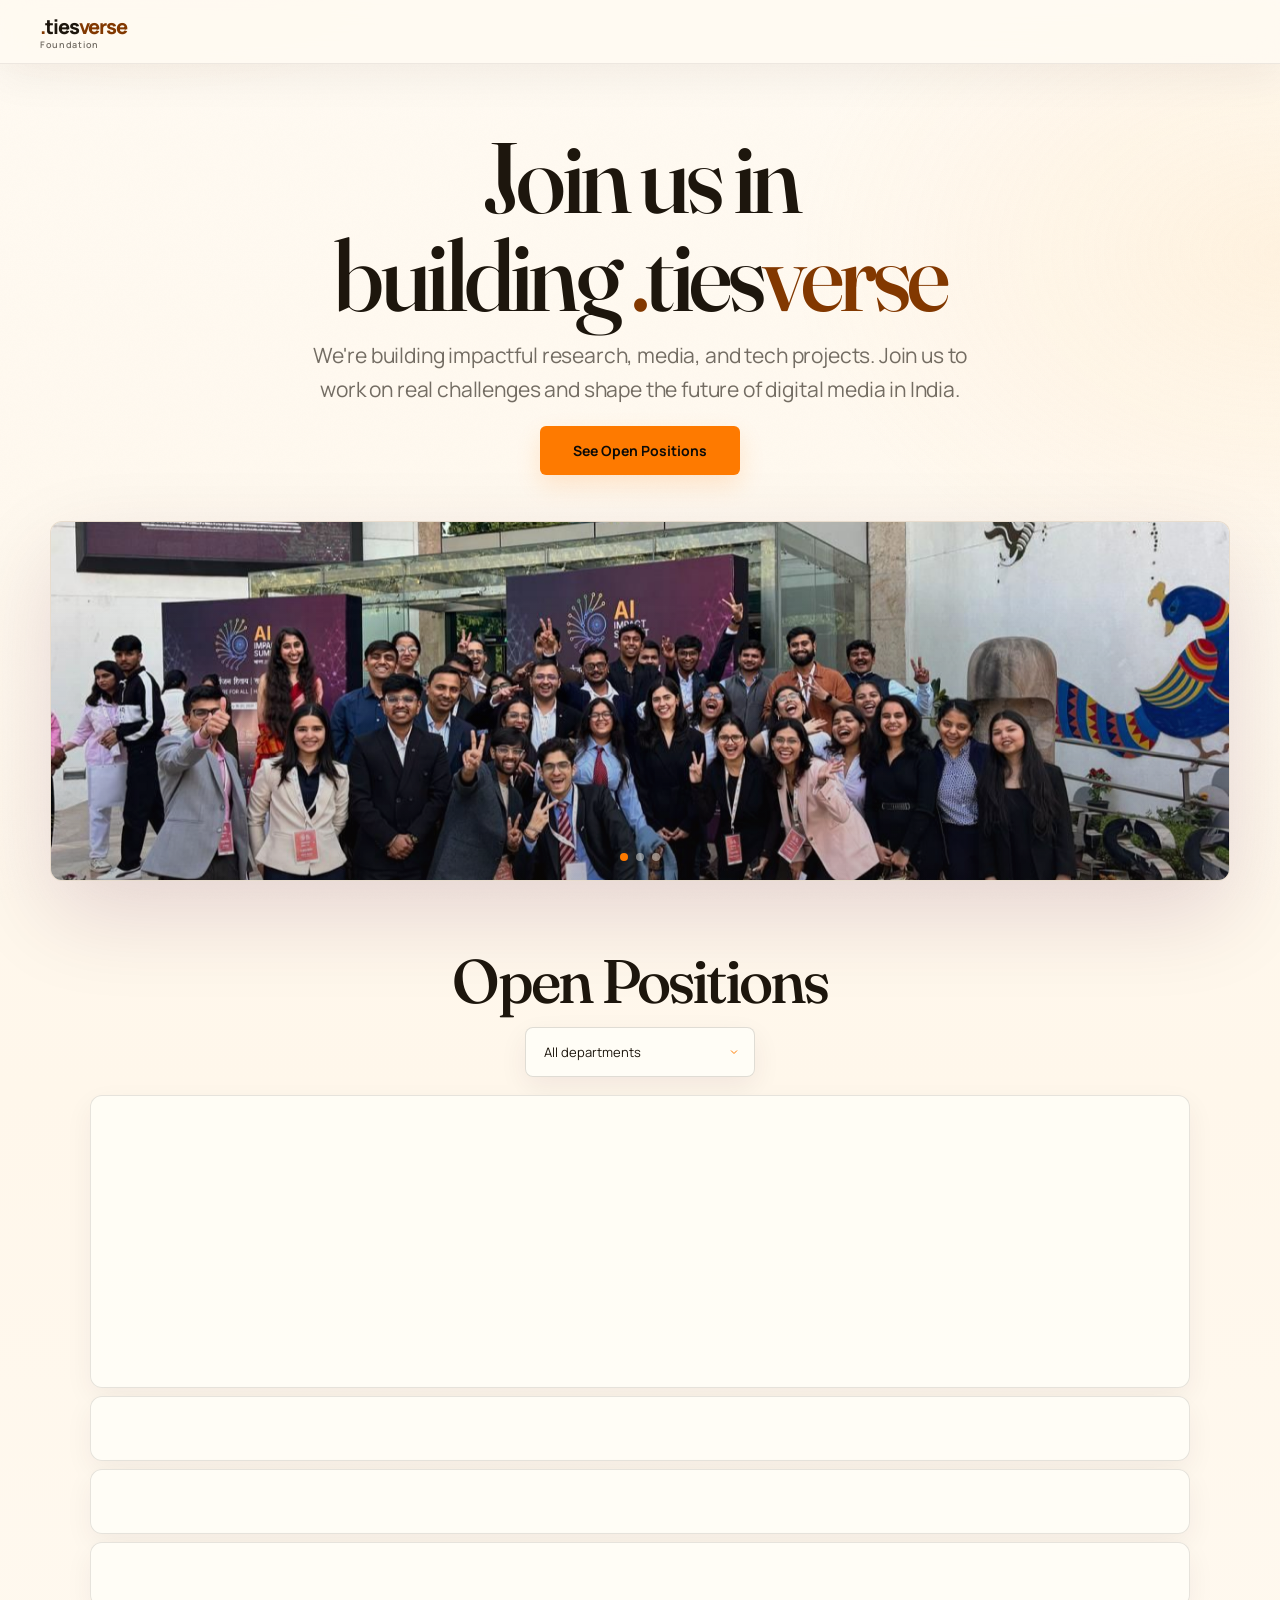
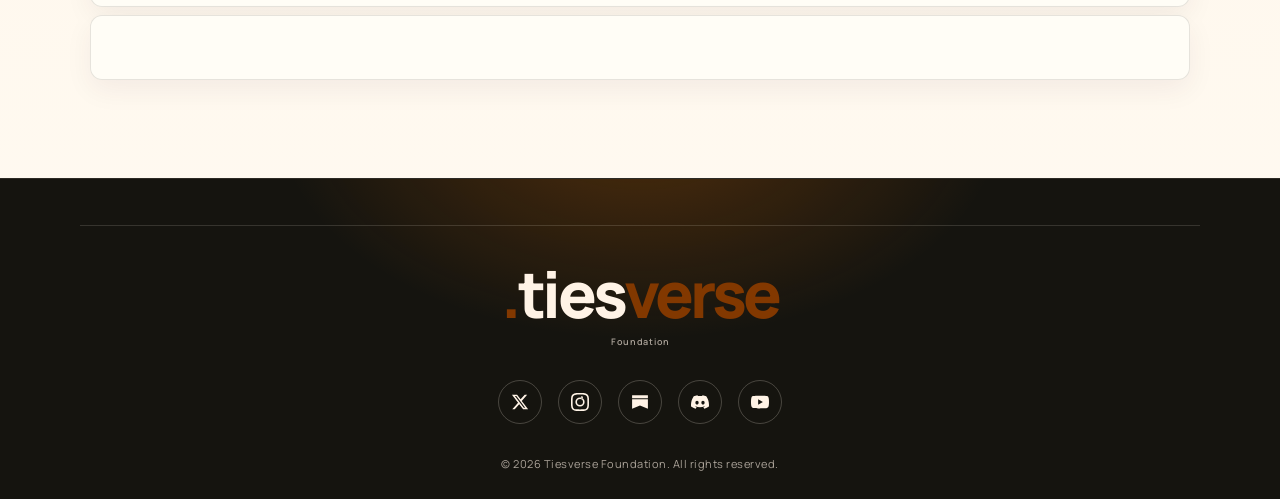
==== commit f3a95595: "Too many things updates,whole backend is changed" ====
--- a/index.html
+++ b/index.html
@@ -10,7 +10,7 @@
         href="https://fonts.googleapis.com/css2?family=Archivo+Black&family=Inter:wght@300;400;500;600;700;800&family=Fira+Code:wght@400;500&family=Poppins:wght@400;500;600;700&display=swap"
         rel="stylesheet">
     <style>
-        *,
+*,
         *::before,
         *::after {
             margin: 0;
@@ -79,7 +79,7 @@
             outline-offset: 3px;
         }
 
-        /* ── PARTICLES ── */
+        /* -- PARTICLES -- */
         #particles {
             position: fixed;
             inset: 0;
@@ -87,7 +87,7 @@
             pointer-events: none
         }
 
-        /* ── HEADER ── */
+        /* -- HEADER -- */
         .header {
             display: flex;
             align-items: center;
@@ -143,7 +143,7 @@
             transform: translateY(-1px)
         }
 
-        /* ── HERO ── */
+        /* -- HERO -- */
         .hero {
             text-align: center;
             padding: 60px 24px 80px;
@@ -192,7 +192,7 @@
             transform: translateY(-2px)
         }
 
-        /* ── OPEN POSITIONS SECTION ── */
+        /* -- OPEN POSITIONS SECTION -- */
         .positions-section {
             max-width: 900px;
             margin: 0 auto;
@@ -208,7 +208,7 @@
             margin-bottom: 32px;
         }
 
-        /* ── FILTER BAR ── */
+        /* -- FILTER BAR -- */
         .filter-bar {
             display: flex;
             align-items: center;
@@ -245,7 +245,7 @@
             color: var(--text)
         }
 
-        /* ── DEPARTMENT ACCORDION ── */
+        /* -- DEPARTMENT ACCORDION -- */
         .dept-group {
             border-top: 1px solid var(--border)
         }
@@ -295,7 +295,7 @@
             max-height: 2000px
         }
 
-        /* ── ROLE ROW ── */
+        /* -- ROLE ROW -- */
         .role-row {
             display: flex;
             align-items: center;
@@ -385,7 +385,7 @@
             filter: brightness(1.15)
         }
 
-        /* ── SWIPER CAROUSEL ── */
+        /* -- SWIPER CAROUSEL -- */
         .swiper {
             width: 90%;
             max-width: 800px;
@@ -431,41 +431,7 @@
             opacity: 1;
             background: var(--accent);
         }
-
-        .swiper .swiper-button-prev,
-        .swiper .swiper-button-next {
-            width: 40px;
-            height: 40px;
-            border-radius: 999px;
-            background: rgba(0, 0, 0, 0.35);
-            border: 1px solid rgba(255, 255, 255, 0.14);
-            color: #fff;
-            z-index: 3;
-            backdrop-filter: blur(10px);
-            transition: 0.2s;
-        }
-
-        .swiper .swiper-button-prev:hover,
-        .swiper .swiper-button-next:hover {
-            border-color: rgba(254, 122, 0, 0.45);
-            color: var(--accent);
-            transform: translateY(-1px);
-        }
-
-        .swiper .swiper-button-prev::after,
-        .swiper .swiper-button-next::after {
-            font-size: 14px;
-            font-weight: 900;
-        }
-
-        @media (max-width: 640px) {
-            .swiper .swiper-button-prev,
-            .swiper .swiper-button-next {
-                display: none;
-            }
-        }
-
-        /* ── FOOTER ── */
+/* -- FOOTER -- */
         .footer {
             text-align: center;
             padding: 80px 24px 60px;
@@ -552,7 +518,7 @@
             letter-spacing: 0.5px;
         }
 
-        /* ── RESPONSIVE ── */
+        /* -- RESPONSIVE -- */
         @media(max-width:768px) {
             .header {
                 padding: 16px 20px
@@ -594,6 +560,7 @@
 
         }
     </style>
+    <link rel="stylesheet" href="tiesverse-theme.css">
 </head>
 
 <body>
@@ -617,13 +584,11 @@
     <link rel="stylesheet" href="https://cdn.jsdelivr.net/npm/swiper/swiper-bundle.min.css" />
     <div class="swiper" aria-label="Tiesverse highlights carousel">
         <div class="swiper-wrapper">
-            <div class="swiper-slide"><img src="main.jpg" alt="Tiesverse highlight 1" loading="lazy" /></div>
-            <div class="swiper-slide"><img src="main2.jpg" alt="Tiesverse highlight 2" loading="lazy" /></div>
-            <div class="swiper-slide"><img src="main3.jpg" alt="Tiesverse highlight 3" loading="lazy" /></div>
+            <div class="swiper-slide"><img src="main.jpg" alt="Tiesverse highlight 1" loading="lazy" decoding="async" /></div>
+            <div class="swiper-slide"><img src="main2.jpg" alt="Tiesverse highlight 2" loading="lazy" decoding="async" /></div>
+            <div class="swiper-slide"><img src="main3.jpg" alt="Tiesverse highlight 3" loading="lazy" decoding="async" /></div>
         </div>
         <div class="swiper-pagination"></div>
-        <div class="swiper-button-prev" aria-label="Previous slide"></div>
-        <div class="swiper-button-next" aria-label="Next slide"></div>
     </div>
 
     <script src="https://cdn.jsdelivr.net/npm/swiper/swiper-bundle.min.js"></script>
@@ -635,9 +600,9 @@
             keyboard: { enabled: true },
             autoplay: { delay: 7000, disableOnInteraction: false, pauseOnMouseEnter: true },
             pagination: { el: '.swiper-pagination', clickable: true },
-            navigation: { nextEl: '.swiper-button-next', prevEl: '.swiper-button-prev' },
         });
     </script>
+
     <!-- Open Positions -->
     <section class="positions-section" id="positions">
         <h2 class="positions-title">Open Positions</h2>
@@ -898,7 +863,7 @@
             });
         }
 
-        /* Open/Closed flags (loaded from sheet via Apps Script) */
+        /* Open/Closed flags (loaded from Django API) */
         const SHEET_URL = window.TV_APP_SCRIPT_URL;
         const ROLE_OPEN = {};
 
@@ -1124,7 +1089,7 @@
         }
 
         function startParticles() {
-            if (!enableParticles) {
+            if (!enableParticles || window.getComputedStyle(canvas).display === 'none') {
                 canvas.style.display = 'none';
                 return;
             }
--- a/tiesverse-theme.css
+++ b/tiesverse-theme.css
@@ -0,0 +1,1406 @@
+@import url("https://fonts.googleapis.com/css2?family=Fraunces:opsz,wght,SOFT,WONK@9..144,400..700,50..100,0..1&family=Manrope:wght@400;500;600;700;800&display=swap");
+
+*,
+*::before,
+*::after {
+    box-sizing: border-box;
+}
+
+:root {
+    --paper: #fffaf2;
+    --cream: #fff3e3;
+    --ink: #1d160d;
+    --ink-2: #2a2014;
+    --soft: rgba(29, 22, 13, 0.62);
+    --rule: #ecdfcd;
+    --accent: #fe7a00;
+    --accent-d: #e56d00;
+    --accent-ink: #823800;
+    --dark: #15140f;
+    --dark-2: #0c0b08;
+    --dark-3: #211f1a;
+    --on-dark: #fff3e6;
+    --on-dark-soft: rgba(255, 243, 230, 0.64);
+    --bg: var(--paper);
+    --text: var(--ink);
+    --text-dim: var(--soft);
+    --text-muted: rgba(29, 22, 13, 0.38);
+    --border: var(--rule);
+    --card-bg: rgba(255, 255, 255, 0.72);
+    --serif: "Fraunces", Georgia, "Times New Roman", serif;
+    --sans: "Manrope", system-ui, -apple-system, BlinkMacSystemFont, "Segoe UI", sans-serif;
+    --radius: 4px;
+}
+
+html {
+    background: var(--paper);
+}
+
+body {
+    font-family: var(--sans) !important;
+    color: var(--ink) !important;
+    background:
+        radial-gradient(780px 540px at 8% -8%, rgba(254, 122, 0, 0.14), transparent 64%),
+        radial-gradient(640px 520px at 100% 18%, rgba(255, 209, 148, 0.24), transparent 66%),
+        linear-gradient(180deg, var(--paper) 0%, #fff7eb 46%, var(--paper) 100%) !important;
+    background-attachment: fixed !important;
+    letter-spacing: -0.01em;
+}
+
+body::before {
+    opacity: 0.045 !important;
+    mix-blend-mode: multiply !important;
+    z-index: 0 !important;
+}
+
+body::after {
+    display: none !important;
+}
+
+#particles {
+    display: none !important;
+}
+
+a {
+    color: inherit;
+}
+
+::selection {
+    background: rgba(254, 122, 0, 0.22) !important;
+    color: var(--ink) !important;
+}
+
+:focus-visible {
+    outline: 2px solid var(--accent) !important;
+    outline-offset: 3px;
+    border-radius: 2px;
+}
+
+.header,
+.hero,
+.positions-section,
+.footer,
+.toolbar,
+.container,
+main,
+section,
+form {
+    position: relative;
+    z-index: 2;
+}
+
+.auth-overlay {
+    position: fixed !important;
+    inset: 0 !important;
+    z-index: 1000 !important;
+    display: none;
+    align-items: center !important;
+    justify-content: center !important;
+    padding: 24px !important;
+}
+
+.auth-overlay.show {
+    display: flex !important;
+}
+
+.auth-card {
+    width: min(520px, calc(100vw - 32px)) !important;
+    padding: 30px !important;
+    border: 1px solid var(--rule) !important;
+    border-radius: 10px !important;
+    background: var(--paper) !important;
+    box-shadow: 0 34px 90px rgba(29, 22, 13, 0.28) !important;
+}
+
+.auth-title {
+    font-family: var(--serif) !important;
+    font-size: 30px !important;
+    font-weight: 500 !important;
+    letter-spacing: -0.04em !important;
+    color: var(--ink) !important;
+}
+
+.auth-pass-wrap {
+    position: relative !important;
+}
+
+.auth-input {
+    padding-right: 52px !important;
+}
+
+.auth-eye {
+    background: var(--paper) !important;
+    border-color: var(--rule) !important;
+}
+
+.auth-actions .btn-export {
+    min-width: 94px;
+}
+
+.modal-overlay {
+    position: fixed !important;
+    inset: 0 !important;
+}
+
+.header {
+    max-width: 1680px !important;
+    min-height: 74px;
+    margin: 0 auto !important;
+    padding: 0 40px !important;
+    border-bottom: 1px solid var(--rule);
+    background: rgba(255, 250, 242, 0.86);
+    backdrop-filter: blur(16px) saturate(140%);
+    -webkit-backdrop-filter: blur(16px) saturate(140%);
+}
+
+.logo,
+.wm,
+.brand,
+.admin-brand {
+    font-family: var(--sans) !important;
+    color: var(--ink) !important;
+    font-weight: 800 !important;
+    letter-spacing: -0.045em !important;
+}
+
+.logo .dot,
+.logo span,
+.wm-dot,
+.wm-verse {
+    color: var(--accent-ink) !important;
+}
+
+.logo small,
+.subtitle,
+.auth-sub,
+.role-meta,
+.meta,
+.hint,
+.form-hint,
+.gate-hint,
+.footer-copyright,
+.footer-links a {
+    color: var(--soft) !important;
+}
+
+#app-count {
+    color: var(--accent-ink) !important;
+}
+
+.header-cta,
+.hero-btn,
+.apply-btn,
+.btn-export,
+.btn-submit,
+.submit-btn,
+button[type="submit"],
+input[type="submit"] {
+    display: inline-flex;
+    align-items: center;
+    justify-content: center;
+    gap: 8px;
+    min-height: 42px;
+    border: 1px solid transparent !important;
+    border-radius: var(--radius) !important;
+    background: var(--accent) !important;
+    color: var(--dark-2) !important;
+    box-shadow: none !important;
+    font-family: var(--sans) !important;
+    font-weight: 700 !important;
+    letter-spacing: 0 !important;
+    transition: background 0.22s ease, color 0.22s ease, border-color 0.22s ease, transform 0.22s ease !important;
+}
+
+.header-cta:hover,
+.hero-btn:hover,
+.apply-btn:hover,
+.btn-export:hover,
+.btn-submit:hover,
+.submit-btn:hover,
+button[type="submit"]:hover,
+input[type="submit"]:hover {
+    background: var(--accent-d) !important;
+    filter: none !important;
+    transform: translateY(-1px);
+}
+
+.btn-ghost,
+.btn-cancel,
+.secondary-btn,
+.outline-btn {
+    border: 1px solid rgba(29, 22, 13, 0.24) !important;
+    border-radius: var(--radius) !important;
+    background: rgba(255, 255, 255, 0.46) !important;
+    color: var(--ink) !important;
+    font-family: var(--sans) !important;
+    font-weight: 700 !important;
+}
+
+.btn-ghost:hover,
+.btn-cancel:hover,
+.secondary-btn:hover,
+.outline-btn:hover {
+    border-color: rgba(254, 122, 0, 0.62) !important;
+    background: rgba(254, 122, 0, 0.1) !important;
+    color: var(--accent-ink) !important;
+}
+
+.hero {
+    max-width: 1180px !important;
+    padding: clamp(82px, 10vw, 132px) 40px clamp(52px, 7vw, 86px) !important;
+    text-align: center;
+}
+
+.hero h1,
+.positions-title,
+.section-title,
+.page-title,
+.auth-title,
+.modal-title,
+.card-title,
+h1,
+h2 {
+    font-family: var(--serif) !important;
+    font-weight: 500 !important;
+    letter-spacing: -0.045em !important;
+    line-height: 0.98 !important;
+    color: var(--ink) !important;
+    text-transform: none !important;
+}
+
+.hero h1 {
+    max-width: 940px;
+    margin: 0 auto 24px !important;
+    font-size: clamp(46px, 8vw, 100px) !important;
+}
+
+.hero h1 .accent {
+    color: var(--accent-ink) !important;
+}
+
+.hero p {
+    max-width: 680px !important;
+    color: var(--soft) !important;
+    font-size: clamp(17px, 1.65vw, 21px) !important;
+    line-height: 1.62 !important;
+}
+
+.swiper {
+    max-width: 1180px !important;
+    width: calc(100% - 80px) !important;
+    height: clamp(260px, 42vw, 520px) !important;
+    margin: 0 auto clamp(74px, 8vw, 112px) !important;
+    border: 1px solid var(--rule);
+    border-radius: 8px !important;
+    background: var(--cream);
+    box-shadow: 0 36px 90px rgba(70, 9, 50, 0.12) !important;
+}
+
+.swiper::after {
+    background:
+        linear-gradient(180deg, rgba(29, 22, 13, 0) 20%, rgba(29, 22, 13, 0.26) 100%) !important;
+}
+
+.swiper .swiper-pagination-bullet {
+    background: rgba(255, 250, 242, 0.82) !important;
+}
+
+.swiper .swiper-pagination-bullet-active {
+    background: var(--accent) !important;
+}
+
+.positions-section,
+.content,
+.form-shell,
+.app-shell,
+.application-shell,
+.dashboard,
+.toolbar {
+    max-width: 1180px !important;
+    padding-left: 40px !important;
+    padding-right: 40px !important;
+}
+
+.positions-title {
+    font-size: clamp(34px, 4.8vw, 62px) !important;
+    margin-bottom: 40px !important;
+}
+
+.filter-bar {
+    gap: 12px !important;
+}
+
+.filter-select,
+.form-select,
+select,
+.form-input,
+.auth-input,
+input,
+textarea {
+    border: 1px solid var(--rule) !important;
+    border-radius: var(--radius) !important;
+    background-color: rgba(255, 255, 255, 0.72) !important;
+    color: var(--ink) !important;
+    box-shadow: none !important;
+    font-family: var(--sans) !important;
+}
+
+.filter-select:focus,
+.form-select:focus,
+select:focus,
+.form-input:focus,
+.auth-input:focus,
+input:focus,
+textarea:focus {
+    border-color: var(--accent) !important;
+    outline: none !important;
+}
+
+.filter-select option,
+select option {
+    background: #fffaf2 !important;
+    color: var(--ink) !important;
+}
+
+.form-hero {
+    max-width: 760px;
+    margin: 58px auto 44px !important;
+}
+
+.form-hero h1 {
+    font-family: var(--serif) !important;
+    font-size: clamp(38px, 6vw, 74px) !important;
+    line-height: 0.98 !important;
+    letter-spacing: -0.045em !important;
+    font-weight: 500 !important;
+}
+
+.form-hero p {
+    max-width: 620px;
+    margin: 16px auto 0;
+    color: var(--soft) !important;
+    font-size: 17px !important;
+    line-height: 1.6 !important;
+}
+
+form {
+    max-width: 860px;
+    margin: 0 auto;
+    padding: clamp(24px, 4vw, 42px);
+    border: 1px solid var(--rule);
+    border-radius: 8px;
+    background: rgba(255, 250, 242, 0.78);
+}
+
+.section-title {
+    font-family: var(--serif) !important;
+    font-size: clamp(24px, 3vw, 34px) !important;
+    font-weight: 500 !important;
+    color: var(--ink) !important;
+    margin-top: 40px !important;
+    margin-bottom: 18px !important;
+}
+
+.field-label,
+label {
+    color: var(--ink) !important;
+    font-weight: 700 !important;
+}
+
+.field-label .req,
+.req {
+    color: var(--accent-ink) !important;
+}
+
+.form-input::placeholder,
+input::placeholder,
+textarea::placeholder {
+    color: rgba(29, 22, 13, 0.38) !important;
+}
+
+.role-option,
+.checkbox-card,
+.track-card,
+.custom-question,
+.track-guidance,
+.tv-toast,
+.question-card {
+    border: 1px solid var(--rule) !important;
+    border-radius: 8px !important;
+    background: rgba(255, 255, 255, 0.56) !important;
+    color: var(--ink) !important;
+    box-shadow: none !important;
+}
+
+.role-check {
+    border: 1px solid var(--rule) !important;
+    border-radius: 8px !important;
+    background: rgba(255, 255, 255, 0.68) !important;
+    color: var(--ink) !important;
+}
+
+.role-check span {
+    color: var(--ink) !important;
+    font-weight: 700 !important;
+}
+
+.role-check:hover,
+.role-check.selected {
+    border-color: rgba(254, 122, 0, 0.48) !important;
+    background: rgba(254, 122, 0, 0.08) !important;
+}
+
+.role-option:hover,
+.checkbox-card:hover,
+.track-card:hover,
+.question-card:hover {
+    border-color: rgba(254, 122, 0, 0.42) !important;
+    background: #fff !important;
+}
+
+.track-guidance-title h4,
+.track-guidance strong {
+    color: var(--ink) !important;
+}
+
+.settings-callout {
+    border: 1px solid rgba(254, 122, 0, 0.36) !important;
+    background: rgba(254, 122, 0, 0.1) !important;
+    color: var(--ink) !important;
+}
+
+.settings-callout strong {
+    color: var(--accent-ink) !important;
+    font-weight: 900 !important;
+}
+
+.modal-footer {
+    border-top: 1px solid rgba(29, 22, 13, 0.12);
+    padding-top: 16px;
+}
+
+.settings-footer .btn-cancel,
+.settings-footer .btn-ghost {
+    min-width: 92px;
+    box-shadow: inset 0 0 0 1px rgba(29, 22, 13, 0.08) !important;
+}
+
+.track-guidance,
+.track-guidance p,
+.track-guidance li {
+    color: var(--soft) !important;
+}
+
+.resume-upload-box {
+    border-color: rgba(29, 22, 13, 0.22) !important;
+    background: rgba(255, 255, 255, 0.54) !important;
+    color: var(--ink) !important;
+}
+
+.resume-upload-title,
+.ack-box,
+.ack-box span {
+    color: var(--ink) !important;
+}
+
+.resume-upload-sub {
+    color: var(--soft) !important;
+}
+
+.resume-upload-btn {
+    border-color: rgba(254, 122, 0, 0.34) !important;
+    background: rgba(254, 122, 0, 0.08) !important;
+    color: var(--accent-ink) !important;
+    font-weight: 800 !important;
+}
+
+.upload-progress {
+    display: none;
+    margin: 14px 0 0;
+    padding: 12px;
+    border: 1px solid rgba(254, 122, 0, 0.22);
+    border-radius: 8px;
+    background: rgba(254, 122, 0, 0.07);
+}
+
+.upload-progress.show {
+    display: block;
+}
+
+.upload-progress-row {
+    display: flex;
+    align-items: center;
+    justify-content: space-between;
+    gap: 12px;
+    margin-bottom: 8px;
+    font-size: 12px;
+    font-weight: 800;
+    color: var(--ink);
+}
+
+.upload-progress-track {
+    width: 100%;
+    height: 8px;
+    overflow: hidden;
+    border-radius: 999px;
+    background: rgba(29, 22, 13, 0.1);
+}
+
+.upload-progress-fill {
+    width: 0%;
+    height: 100%;
+    border-radius: inherit;
+    background: var(--accent);
+    transition: width 0.16s ease;
+}
+
+.dept-group,
+.pos-section,
+.application-card,
+.candidate-card,
+.gate-card,
+.stat-card,
+.card,
+.modal,
+.auth-card,
+.settings-callout,
+.table-wrap,
+.panel {
+    border: 1px solid var(--rule) !important;
+    border-radius: 8px !important;
+    background: rgba(255, 250, 242, 0.78) !important;
+    box-shadow: none !important;
+}
+
+.dept-group {
+    margin-bottom: 12px;
+    overflow: hidden;
+}
+
+.dept-header {
+    padding: 24px !important;
+    background: rgba(255, 243, 227, 0.58);
+}
+
+.dept-header:hover {
+    color: var(--accent) !important;
+}
+
+.dept-header h3,
+.role-title,
+.gate-name,
+.candidate-name,
+legend,
+h3 {
+    font-family: var(--sans) !important;
+    color: var(--ink) !important;
+    font-weight: 800 !important;
+    letter-spacing: -0.02em !important;
+}
+
+.dept-chevron,
+.chevron,
+.icon {
+    color: var(--accent) !important;
+}
+
+.role-row {
+    margin: 0 14px 14px !important;
+    padding: 18px 20px !important;
+    border: 1px solid var(--rule) !important;
+    border-radius: 8px !important;
+    background: rgba(255, 255, 255, 0.56) !important;
+    transition: background 0.24s ease, border-color 0.24s ease, transform 0.24s ease !important;
+}
+
+.role-row:hover {
+    border-color: rgba(254, 122, 0, 0.42) !important;
+    background: #fff !important;
+    transform: translateY(-1px);
+}
+
+.role-badge,
+.badge,
+.pill,
+.candidate-pill,
+.gate-badge {
+    border: 1px solid rgba(254, 122, 0, 0.34) !important;
+    border-radius: 999px !important;
+    background: rgba(254, 122, 0, 0.08) !important;
+    color: var(--accent-ink) !important;
+    font-weight: 800 !important;
+}
+
+.links a,
+.details-value a,
+.t-value a {
+    color: var(--accent-ink) !important;
+    border-bottom: 1px solid var(--accent) !important;
+    text-decoration: none !important;
+    font-weight: 800 !important;
+}
+
+.links a:hover,
+.details-value a:hover,
+.t-value a:hover {
+    color: var(--ink) !important;
+    opacity: 1 !important;
+}
+
+.candidate-details-tabs,
+.links {
+    color: var(--ink) !important;
+}
+
+.cd-tab {
+    border: 1px solid var(--rule) !important;
+    background: rgba(255, 255, 255, 0.68) !important;
+    color: var(--ink) !important;
+    font-weight: 800 !important;
+}
+
+.cd-tab:hover,
+.cd-tab.is-active {
+    border-color: rgba(254, 122, 0, 0.52) !important;
+    background: rgba(254, 122, 0, 0.1) !important;
+    color: var(--accent-ink) !important;
+}
+
+.role-badge.closed,
+.closed,
+.disabled {
+    opacity: 0.58;
+}
+
+table {
+    border-collapse: separate !important;
+    border-spacing: 0;
+    color: var(--ink) !important;
+}
+
+th {
+    color: var(--soft) !important;
+    background: var(--cream) !important;
+}
+
+td,
+th {
+    border-color: var(--rule) !important;
+}
+
+.modal-overlay,
+.auth-overlay {
+    background: rgba(29, 22, 13, 0.48) !important;
+    backdrop-filter: blur(18px);
+}
+
+.modal,
+.auth-card {
+    color: var(--ink) !important;
+}
+
+.modal-close,
+.auth-eye {
+    color: var(--ink) !important;
+}
+
+.footer {
+    margin-top: clamp(72px, 10vw, 128px) !important;
+    padding: 78px 40px 44px !important;
+    background:
+        radial-gradient(520px 320px at 50% -20%, rgba(254, 122, 0, 0.25), transparent 70%),
+        var(--dark) !important;
+    color: var(--on-dark) !important;
+}
+
+.footer::before {
+    content: "";
+    display: block;
+    width: min(100%, 1120px);
+    height: 1px;
+    margin: 0 auto 48px;
+    background: rgba(255, 243, 230, 0.14);
+}
+
+.footer .logo,
+.footer .logo small,
+.footer-links a,
+.footer-copyright {
+    color: var(--on-dark-soft) !important;
+}
+
+.footer .logo {
+    color: var(--on-dark) !important;
+    font-size: clamp(36px, 5vw, 64px) !important;
+}
+
+.social-icon {
+    border: 1px solid rgba(255, 243, 230, 0.22) !important;
+    background: transparent !important;
+    color: var(--on-dark) !important;
+}
+
+.social-icon:hover {
+    border-color: var(--accent) !important;
+    background: var(--accent) !important;
+    color: #fff !important;
+}
+
+.footer-glow {
+    display: none !important;
+}
+
+.loader,
+.spinner {
+    border-color: var(--rule) !important;
+    border-top-color: var(--accent) !important;
+}
+
+@media (max-width: 760px) {
+    .header,
+    .hero,
+    .positions-section,
+    .content,
+    .form-shell,
+    .app-shell,
+    .dashboard,
+    .toolbar,
+    .footer {
+        padding-left: 20px !important;
+        padding-right: 20px !important;
+    }
+
+    .header {
+        min-height: 64px;
+    }
+
+    .hero {
+        padding-top: 58px !important;
+    }
+
+    .swiper {
+        width: calc(100% - 32px) !important;
+        border-radius: 6px !important;
+    }
+
+    .role-row {
+        margin-left: 10px !important;
+        margin-right: 10px !important;
+    }
+}
+
+.auth-overlay .auth-card {
+    background: var(--paper) !important;
+    border: 1px solid var(--rule) !important;
+    box-shadow: 0 34px 90px rgba(29, 22, 13, 0.28) !important;
+}
+
+.settings-callout {
+    border: 1px solid rgba(254, 122, 0, 0.36) !important;
+    background: rgba(254, 122, 0, 0.1) !important;
+    color: var(--ink) !important;
+}
+
+.settings-callout strong {
+    color: var(--accent-ink) !important;
+    font-weight: 900 !important;
+}
+
+.settings-footer .btn-cancel,
+.settings-footer .btn-ghost,
+.modal-footer .btn-cancel,
+.modal-footer .btn-ghost {
+    min-width: 92px;
+    border: 1px solid rgba(29, 22, 13, 0.26) !important;
+    background: rgba(255, 255, 255, 0.62) !important;
+    color: var(--ink) !important;
+    box-shadow: inset 0 0 0 1px rgba(29, 22, 13, 0.08) !important;
+}
+
+.settings-footer .btn-cancel:hover,
+.settings-footer .btn-ghost:hover,
+.modal-footer .btn-cancel:hover,
+.modal-footer .btn-ghost:hover {
+    border-color: rgba(254, 122, 0, 0.62) !important;
+    background: rgba(254, 122, 0, 0.12) !important;
+    color: var(--accent-ink) !important;
+}
+
+/* Compact polish: avoid oversized trays and empty vertical gaps. */
+.positions-section {
+    padding-top: clamp(28px, 4vw, 48px) !important;
+    padding-bottom: clamp(56px, 7vw, 86px) !important;
+}
+
+.positions-title {
+    margin-bottom: 24px !important;
+}
+
+.filter-bar {
+    width: fit-content;
+    min-width: 0;
+    max-width: 100%;
+    margin: 0 auto 32px !important;
+    padding: 0 !important;
+    border: 0 !important;
+    border-radius: 0 !important;
+    background: transparent !important;
+    box-shadow: none !important;
+}
+
+.filter-select {
+    min-width: 230px !important;
+    height: 50px;
+    padding: 0 46px 0 18px !important;
+    border-radius: 8px !important;
+    background-color: rgba(255, 253, 247, 0.92) !important;
+    box-shadow: 0 10px 28px rgba(70, 9, 50, 0.07) !important;
+}
+
+.dept-group {
+    margin-bottom: 14px !important;
+}
+
+.dept-header {
+    padding: 20px 24px !important;
+}
+
+/* Final whitespace clamp: must stay last. */
+.header {
+    min-height: 64px !important;
+}
+
+.hero {
+    padding-top: clamp(36px, 5vw, 66px) !important;
+    padding-bottom: clamp(28px, 4vw, 46px) !important;
+}
+
+.hero h1 {
+    margin-bottom: 14px !important;
+}
+
+.hero p {
+    margin-bottom: 20px !important;
+}
+
+.swiper {
+    height: clamp(210px, 30vw, 360px) !important;
+    margin-bottom: clamp(28px, 4vw, 44px) !important;
+}
+
+.positions-section {
+    padding-top: clamp(12px, 2.2vw, 26px) !important;
+    padding-bottom: clamp(30px, 4vw, 48px) !important;
+}
+
+.positions-title {
+    margin-bottom: 16px !important;
+}
+
+.filter-bar {
+    margin-bottom: 18px !important;
+}
+
+.dept-group {
+    margin-bottom: 8px !important;
+}
+
+.dept-header {
+    padding: 14px 20px !important;
+}
+
+.role-row {
+    padding: 12px 16px !important;
+    margin: 0 12px 8px !important;
+}
+
+.footer {
+    margin-top: clamp(24px, 4vw, 42px) !important;
+    padding-top: clamp(34px, 5vw, 46px) !important;
+    padding-bottom: 28px !important;
+}
+
+.footer::before {
+    margin-bottom: 24px !important;
+}
+
+.form-hero {
+    margin-top: clamp(24px, 4vw, 46px) !important;
+    margin-bottom: 22px !important;
+}
+
+form {
+    padding: clamp(18px, 2.6vw, 26px) !important;
+}
+
+.section-title {
+    margin-top: 24px !important;
+    margin-bottom: 12px !important;
+    padding-bottom: 8px !important;
+}
+
+.grid-2 {
+    gap: 12px !important;
+}
+
+.modal {
+    padding: 20px !important;
+}
+
+@media (max-width: 760px) {
+    .hero {
+        padding-top: 28px !important;
+        padding-bottom: 28px !important;
+    }
+
+    .swiper {
+        height: clamp(180px, 50vw, 260px) !important;
+        margin-bottom: 28px !important;
+    }
+}
+
+/* Dense spacing pass: reduce excess whitespace site-wide. */
+.header {
+    min-height: 64px !important;
+    padding-top: 0 !important;
+    padding-bottom: 0 !important;
+}
+
+.hero {
+    padding-top: clamp(44px, 6vw, 78px) !important;
+    padding-bottom: clamp(30px, 4vw, 52px) !important;
+}
+
+.hero h1 {
+    margin-bottom: 16px !important;
+}
+
+.hero p {
+    margin-bottom: 22px !important;
+}
+
+.swiper {
+    height: clamp(220px, 32vw, 390px) !important;
+    margin-bottom: clamp(38px, 5vw, 58px) !important;
+}
+
+.positions-section {
+    padding-top: clamp(18px, 3vw, 34px) !important;
+    padding-bottom: clamp(36px, 5vw, 58px) !important;
+}
+
+.positions-title {
+    margin-bottom: 18px !important;
+}
+
+.filter-bar {
+    margin-bottom: 22px !important;
+}
+
+.dept-header {
+    min-height: 0 !important;
+    padding: 16px 22px !important;
+}
+
+.role-row {
+    min-height: 0 !important;
+    padding: 14px 18px !important;
+    margin-bottom: 10px !important;
+}
+
+.dept-group {
+    margin-bottom: 10px !important;
+}
+
+.footer {
+    margin-top: clamp(32px, 5vw, 56px) !important;
+    padding-top: clamp(42px, 6vw, 58px) !important;
+    padding-bottom: 32px !important;
+}
+
+.footer::before {
+    margin-bottom: 30px !important;
+}
+
+.form-hero {
+    margin-top: clamp(28px, 5vw, 56px) !important;
+    margin-bottom: 28px !important;
+}
+
+.form-hero h1 {
+    font-size: clamp(34px, 5vw, 58px) !important;
+}
+
+form {
+    padding: clamp(20px, 3vw, 30px) !important;
+}
+
+.section-title {
+    margin-top: 28px !important;
+    margin-bottom: 14px !important;
+    padding-bottom: 10px !important;
+}
+
+.grid-2 {
+    gap: 14px !important;
+}
+
+.track-guidance {
+    margin-top: 12px !important;
+}
+
+.resume-upload-box {
+    padding: 16px !important;
+}
+
+.modal {
+    padding: 22px !important;
+}
+
+.modal-body {
+    gap: 12px !important;
+    margin-bottom: 14px !important;
+}
+
+@media (max-width: 760px) {
+    .hero {
+        padding-top: 34px !important;
+        padding-bottom: 34px !important;
+    }
+
+    .swiper {
+        height: clamp(190px, 54vw, 280px) !important;
+        margin-bottom: 34px !important;
+    }
+
+    .positions-section {
+        padding-top: 12px !important;
+    }
+}
+
+/* Restrained polish pass: refined depth, spacing, and hierarchy without changing the layout. */
+:root {
+    --surface: #fffdf7;
+    --surface-2: #fff7eb;
+    --hairline: rgba(29, 22, 13, 0.11);
+    --shadow-sm: 0 10px 28px rgba(70, 9, 50, 0.06);
+    --shadow-md: 0 22px 58px rgba(70, 9, 50, 0.1);
+    --shadow-lg: 0 34px 90px rgba(70, 9, 50, 0.14);
+}
+
+body {
+    background:
+        radial-gradient(680px 460px at 12% -10%, rgba(254, 122, 0, 0.12), transparent 66%),
+        radial-gradient(720px 520px at 100% 12%, rgba(255, 209, 148, 0.18), transparent 68%),
+        linear-gradient(180deg, #fffaf2 0%, #fff7eb 52%, #fffaf2 100%) !important;
+}
+
+.header {
+    min-height: 76px;
+    background: rgba(255, 250, 242, 0.91) !important;
+    border-bottom-color: rgba(29, 22, 13, 0.08) !important;
+    box-shadow: 0 14px 42px rgba(29, 22, 13, 0.055);
+}
+
+.logo {
+    letter-spacing: -0.055em !important;
+}
+
+.header-cta,
+.hero-btn,
+.apply-btn,
+.btn-export,
+.btn-submit {
+    border-radius: 6px !important;
+    box-shadow: 0 10px 24px rgba(254, 122, 0, 0.16) !important;
+}
+
+.btn-ghost,
+.btn-cancel,
+.secondary-btn,
+.outline-btn {
+    border-radius: 6px !important;
+}
+
+.hero {
+    padding-top: clamp(76px, 9vw, 118px) !important;
+    padding-bottom: clamp(44px, 6vw, 72px) !important;
+}
+
+.hero h1 {
+    max-width: 900px;
+    text-wrap: balance;
+}
+
+.hero p {
+    text-wrap: pretty;
+}
+
+.swiper {
+    border-radius: 12px !important;
+    border-color: rgba(29, 22, 13, 0.1) !important;
+    box-shadow: var(--shadow-lg) !important;
+    overflow: hidden;
+}
+
+.positions-section {
+    padding-top: clamp(48px, 6vw, 76px) !important;
+}
+
+.positions-title {
+    text-wrap: balance;
+}
+
+.filter-bar {
+    padding: 10px;
+    border: 1px solid var(--hairline);
+    border-radius: 12px;
+    background: rgba(255, 253, 247, 0.68);
+    box-shadow: var(--shadow-sm);
+}
+
+.filter-select,
+.form-select,
+select,
+.form-input,
+.auth-input,
+input,
+textarea {
+    border-color: rgba(29, 22, 13, 0.14) !important;
+    background-color: rgba(255, 253, 247, 0.86) !important;
+}
+
+.filter-select:hover,
+.form-select:hover,
+select:hover,
+.form-input:hover,
+.auth-input:hover,
+input:hover,
+textarea:hover {
+    border-color: rgba(29, 22, 13, 0.24) !important;
+}
+
+.dept-group,
+.pos-section,
+.application-card,
+.candidate-card,
+.gate-card,
+.stat-card,
+.card,
+.modal,
+form,
+.table-wrap,
+.panel {
+    background: rgba(255, 253, 247, 0.9) !important;
+    border-color: var(--hairline) !important;
+    border-radius: 12px !important;
+    box-shadow: var(--shadow-sm) !important;
+}
+
+.dept-group {
+    margin-bottom: 16px;
+}
+
+.dept-header {
+    background:
+        linear-gradient(90deg, rgba(255, 243, 227, 0.86), rgba(255, 253, 247, 0.86)) !important;
+}
+
+.dept-header h3 {
+    font-size: clamp(20px, 2vw, 26px) !important;
+}
+
+.role-row,
+.role-check,
+.resume-upload-box,
+.track-guidance,
+.question-card,
+.custom-question {
+    border-color: rgba(29, 22, 13, 0.1) !important;
+    background: rgba(255, 255, 255, 0.68) !important;
+}
+
+.role-row {
+    border-radius: 10px !important;
+}
+
+.role-row:hover,
+.role-check:hover,
+.role-check.selected,
+.resume-upload-box:hover {
+    border-color: rgba(254, 122, 0, 0.44) !important;
+    background: #fffdf7 !important;
+    box-shadow: 0 12px 34px rgba(70, 9, 50, 0.08) !important;
+}
+
+.role-title {
+    font-size: 15.5px !important;
+}
+
+.role-meta {
+    color: rgba(29, 22, 13, 0.55) !important;
+}
+
+.form-hero {
+    margin-top: clamp(50px, 7vw, 86px) !important;
+}
+
+form {
+    box-shadow: var(--shadow-md) !important;
+}
+
+.section-title {
+    padding-bottom: 12px;
+    border-bottom: 1px solid rgba(29, 22, 13, 0.09);
+}
+
+.settings-callout {
+    background: rgba(254, 122, 0, 0.08) !important;
+    box-shadow: none !important;
+}
+
+.auth-overlay .auth-card {
+    border-radius: 14px !important;
+    box-shadow: 0 34px 90px rgba(29, 22, 13, 0.24) !important;
+}
+
+.footer {
+    border-top: 1px solid rgba(255, 243, 230, 0.1);
+}
+
+@media (max-width: 760px) {
+    .filter-bar {
+        padding: 8px;
+    }
+
+    .dept-group,
+    form {
+        border-radius: 10px !important;
+    }
+}
+
+.positions-section {
+    padding-top: clamp(28px, 4vw, 48px) !important;
+    padding-bottom: clamp(56px, 7vw, 86px) !important;
+}
+
+.positions-title {
+    margin-bottom: 24px !important;
+}
+
+.filter-bar {
+    width: fit-content !important;
+    min-width: 0 !important;
+    max-width: 100% !important;
+    margin: 0 auto 32px !important;
+    padding: 0 !important;
+    border: 0 !important;
+    border-radius: 0 !important;
+    background: transparent !important;
+    box-shadow: none !important;
+}
+
+.filter-select {
+    min-width: 230px !important;
+    height: 50px !important;
+    padding: 0 46px 0 18px !important;
+    border-radius: 8px !important;
+    background-color: rgba(255, 253, 247, 0.92) !important;
+    box-shadow: 0 10px 28px rgba(70, 9, 50, 0.07) !important;
+}
+
+.dept-group {
+    margin-bottom: 14px !important;
+}
+
+.dept-header {
+    padding: 20px 24px !important;
+}
+
+/* Performance layer: reduce repaint work without changing the theme. */
+img,
+video,
+canvas {
+    max-width: 100%;
+}
+
+.hero,
+.positions-section,
+.footer,
+.form-hero,
+form,
+.dept-group,
+.modal,
+.application-card,
+.candidate-card,
+.toolbar {
+    contain: layout paint;
+}
+
+.positions-section,
+.footer,
+.dept-group,
+.application-card,
+.candidate-card {
+    content-visibility: auto;
+    contain-intrinsic-size: auto 420px;
+}
+
+.role-row,
+.track-option,
+.form-input,
+.btn-export,
+.btn-submit,
+.submit-btn,
+.apply-btn,
+button {
+    backface-visibility: hidden;
+}
+
+@media (max-width: 900px), (pointer: coarse) {
+    body {
+        background-attachment: scroll !important;
+    }
+
+    .header,
+    .modal-overlay,
+    .auth-overlay {
+        backdrop-filter: none !important;
+        -webkit-backdrop-filter: none !important;
+    }
+}
+
+@media (prefers-reduced-motion: reduce) {
+    *,
+    *::before,
+    *::after {
+        animation-duration: 0.001ms !important;
+        animation-iteration-count: 1 !important;
+        scroll-behavior: auto !important;
+        transition-duration: 0.001ms !important;
+    }
+}
+
+/* Final whitespace clamp: must stay last. */
+.header { min-height: 64px !important; }
+.hero { padding-top: clamp(36px, 5vw, 66px) !important; padding-bottom: clamp(28px, 4vw, 46px) !important; }
+.hero h1 { margin-bottom: 14px !important; }
+.hero p { margin-bottom: 20px !important; }
+.swiper { height: clamp(210px, 30vw, 360px) !important; margin-bottom: clamp(28px, 4vw, 44px) !important; }
+.positions-section { padding-top: clamp(12px, 2.2vw, 26px) !important; padding-bottom: clamp(30px, 4vw, 48px) !important; }
+.positions-title { margin-bottom: 16px !important; }
+.filter-bar { margin-bottom: 18px !important; }
+.dept-group { margin-bottom: 8px !important; }
+.dept-header { padding: 14px 20px !important; }
+.role-row { padding: 12px 16px !important; margin: 0 12px 8px !important; }
+.footer { margin-top: clamp(24px, 4vw, 42px) !important; padding-top: clamp(34px, 5vw, 46px) !important; padding-bottom: 28px !important; }
+.footer::before { margin-bottom: 24px !important; }
+.form-hero { margin-top: clamp(24px, 4vw, 46px) !important; margin-bottom: 22px !important; }
+form { padding: clamp(18px, 2.6vw, 26px) !important; }
+.section-title { margin-top: 24px !important; margin-bottom: 12px !important; padding-bottom: 8px !important; }
+.grid-2 { gap: 12px !important; }
+.modal { padding: 20px !important; }
+@media (max-width: 760px) {
+  .hero { padding-top: 28px !important; padding-bottom: 28px !important; }
+  .swiper { height: clamp(180px, 50vw, 260px) !important; margin-bottom: 28px !important; }
+}
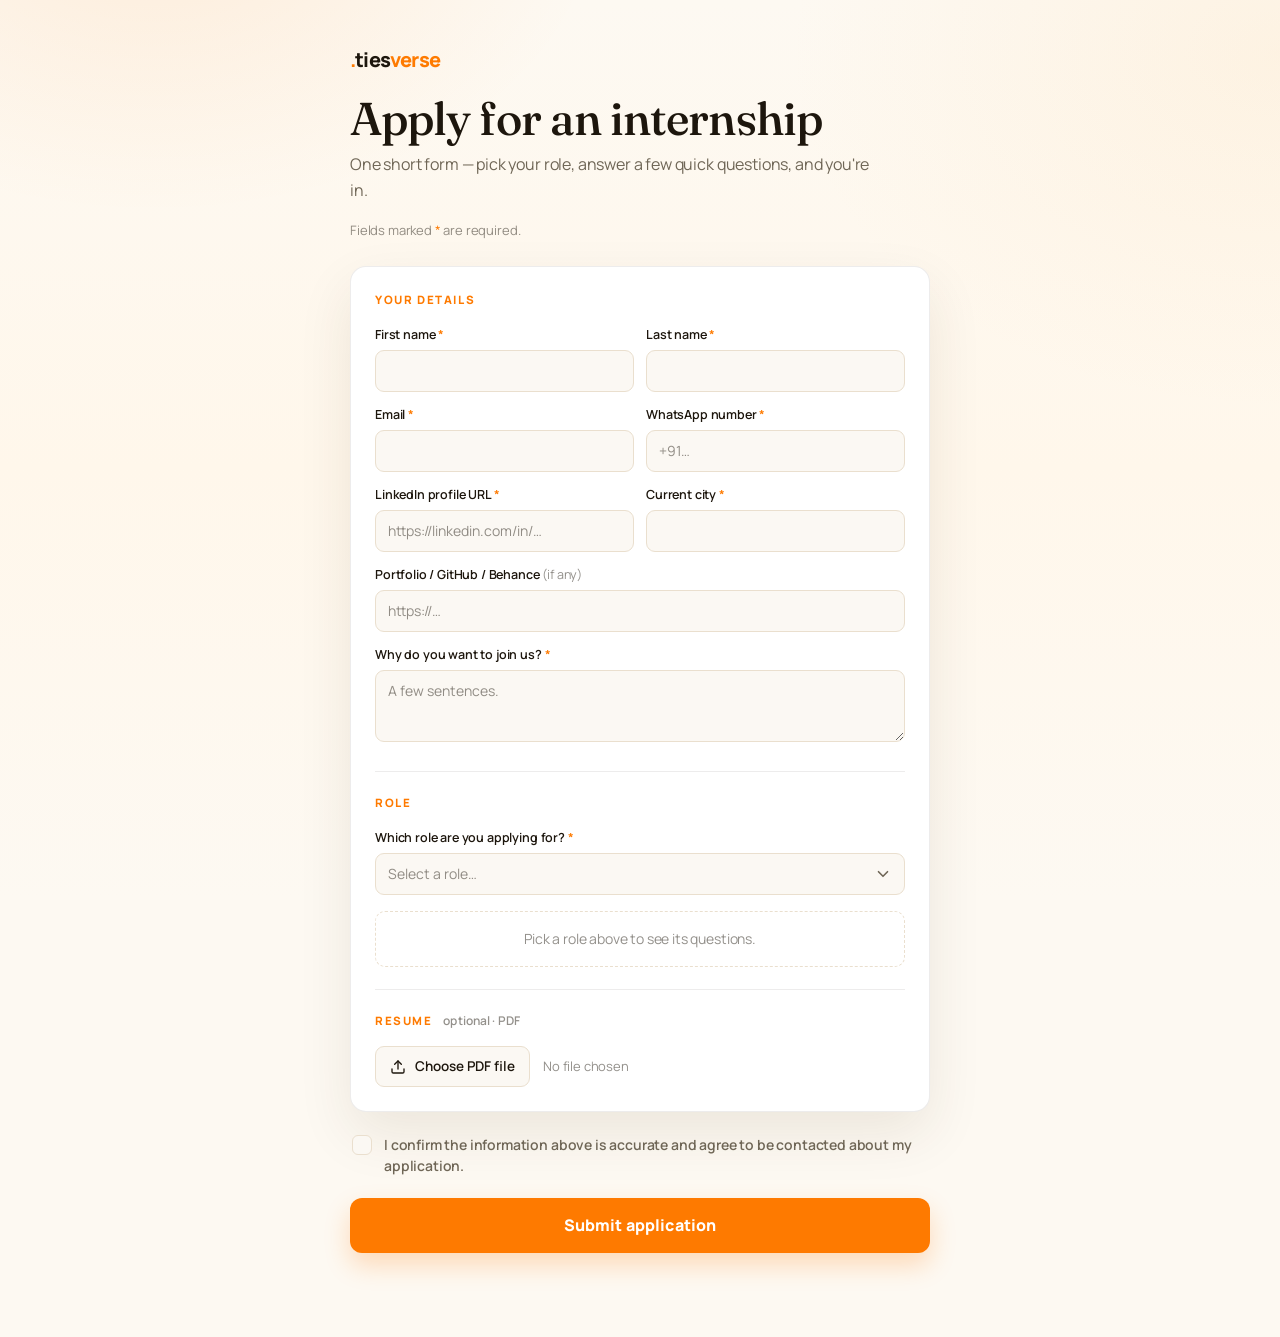
==== commit 071a2131: "Simplify career application form + admin-managed confirmation email - Rebuild index.html as one clea" ====
--- a/index.html
+++ b/index.html
@@ -1,1130 +1,469 @@
-<!DOCTYPE html>
+<!doctype html>
 <html lang="en">
-
 <head>
-    <meta charset="UTF-8">
-    <meta name="viewport" content="width=device-width, initial-scale=1.0">
-    <title>TIESVERSE | Careers</title>
-    <link rel="preconnect" href="https://fonts.googleapis.com">
-    <link
-        href="https://fonts.googleapis.com/css2?family=Archivo+Black&family=Inter:wght@300;400;500;600;700;800&family=Fira+Code:wght@400;500&family=Poppins:wght@400;500;600;700&display=swap"
-        rel="stylesheet">
-    <style>
-*,
-        *::before,
-        *::after {
-            margin: 0;
-            padding: 0;
-            box-sizing: border-box
-        }
-
-        :root {
-            --bg: #0a0a0a;
-            --accent: #fe7a00;
-            --text: #ffffff;
-            --text-dim: rgba(255, 255, 255, 0.55);
-            --text-muted: rgba(255, 255, 255, 0.25);
-            --border: rgba(255, 255, 255, 0.1);
-            --card-bg: rgba(255, 255, 255, 0.03);
-        }
-
-        html {
-            scroll-behavior: smooth;
-            overflow-x: hidden
-        }
-
-        body {
-            font-family: 'Inter', sans-serif;
-            background:
-                radial-gradient(520px 900px at -12% 55%, rgba(254, 122, 0, 0.16), transparent 62%),
-                radial-gradient(520px 900px at 112% 45%, rgba(254, 122, 0, 0.10), transparent 62%),
-                var(--bg);
-            background-attachment: fixed;
-            background-repeat: no-repeat;
-            color: var(--text);
-            overflow-x: hidden;
-            position: relative;
-            -webkit-font-smoothing: antialiased;
-            text-rendering: optimizeLegibility;
-            min-height: 100vh
-        }
-
-        body::before {
-            content: "";
-            position: fixed;
-            inset: 0;
-            pointer-events: none;
-            z-index: 1;
-            opacity: 0.08;
-            mix-blend-mode: overlay;
-            background-image: url("data:image/svg+xml,%3Csvg xmlns='http://www.w3.org/2000/svg' width='160' height='160'%3E%3Cfilter id='n'%3E%3CfeTurbulence type='fractalNoise' baseFrequency='.8' numOctaves='3' stitchTiles='stitch'/%3E%3C/filter%3E%3Crect width='160' height='160' filter='url(%23n)' opacity='.35'/%3E%3C/svg%3E");
-        }
-
-        body::after {
-            content: "";
-            position: fixed;
-            inset: 0;
-            pointer-events: none;
-            z-index: 1;
-            background: radial-gradient(1200px 900px at 50% 50%, rgba(0,0,0,0) 55%, rgba(0,0,0,0.35) 100%);
-        }
-
-        ::selection {
-            background: rgba(254, 122, 0, 0.35);
-            color: var(--text);
-        }
-
-        :focus-visible {
-            outline: 2px solid var(--accent);
-            outline-offset: 3px;
-        }
-
-        /* -- PARTICLES -- */
-        #particles {
-            position: fixed;
-            inset: 0;
-            z-index: 0;
-            pointer-events: none
-        }
-
-        /* -- HEADER -- */
-        .header {
-            display: flex;
-            align-items: center;
-            justify-content: space-between;
-            padding: 32px 24px;
-            max-width: 900px;
-            margin: 0 auto;
-            position: relative;
-            z-index: 10;
-        }
-
-        .logo {
-            font-family: 'Inter', sans-serif;
-            font-size: 20px;
-            font-weight: 800;
-            color: var(--text);
-            text-decoration: none
-        }
-
-        .logo .dot {
-            color: var(--accent)
-        }
-
-        .logo span {
-            color: var(--accent)
-        }
-
-        .logo small {
-            font-size: 9px;
-            font-weight: 600;
-            color: var(--text-dim);
-            display: block;
-            letter-spacing: 1px;
-            margin-top: -2px
-        }
-
-        .header-cta {
-            background: var(--accent);
-            color: var(--bg);
-            padding: 10px 24px;
-            border: none;
-            border-radius: 6px;
-            font-family: 'Inter', sans-serif;
-            font-size: 13px;
-            font-weight: 700;
-            text-decoration: none;
-            letter-spacing: 0.5px;
-            transition: 0.2s;
-        }
-
-        .header-cta:hover {
-            filter: brightness(1.15);
-            transform: translateY(-1px)
-        }
-
-        /* -- HERO -- */
-        .hero {
-            text-align: center;
-            padding: 60px 24px 80px;
-            position: relative;
-            z-index: 2;
-            max-width: 800px;
-            margin: 0 auto;
-        }
-
-        .hero h1 {
-            font-family: 'Poppins', sans-serif;
-            font-size: clamp(32px, 6vw, 62px);
-            line-height: 1.1;
-            text-transform: none;
-            margin-bottom: 20px;
-        }
-
-        .hero h1 .accent {
-            color: var(--accent)
-        }
-
-        .hero p {
-            font-size: 16px;
-            color: var(--text-dim);
-            line-height: 1.7;
-            max-width: 560px;
-            margin: 0 auto 32px;
-        }
-
-        .hero-btn {
-            display: inline-block;
-            background: var(--accent);
-            color: var(--bg);
-            padding: 14px 32px;
-            border-radius: 6px;
-            font-family: 'Inter', sans-serif;
-            font-size: 14px;
-            font-weight: 700;
-            text-decoration: none;
-            letter-spacing: 0.5px;
-            transition: 0.2s;
-        }
-
-        .hero-btn:hover {
-            filter: brightness(1.15);
-            transform: translateY(-2px)
-        }
-
-        /* -- OPEN POSITIONS SECTION -- */
-        .positions-section {
-            max-width: 900px;
-            margin: 0 auto;
-            padding: 60px 24px 80px;
-            position: relative;
-            z-index: 2;
-        }
-
-        .positions-title {
-            font-family: 'Archivo Black', sans-serif;
-            font-size: 32px;
-            text-align: center;
-            margin-bottom: 32px;
-        }
-
-        /* -- FILTER BAR -- */
-        .filter-bar {
-            display: flex;
-            align-items: center;
-            justify-content: center;
-            gap: 16px;
-            margin-bottom: 40px;
-        }
-
-        .filter-select {
-            appearance: none;
-            background: var(--card-bg);
-            border: 1px solid var(--border);
-            border-radius: 6px;
-            padding: 10px 40px 10px 16px;
-            font-family: 'Inter', sans-serif;
-            font-size: 13px;
-            color: var(--text);
-            cursor: pointer;
-            outline: none;
-            transition: border-color 0.2s;
-            min-width: 180px;
-            background-image: url("data:image/svg+xml,%3Csvg xmlns='http://www.w3.org/2000/svg' width='12' height='12' viewBox='0 0 24 24' fill='none' stroke='%23fe7a00' stroke-width='2'%3E%3Cpath d='M6 9l6 6 6-6'/%3E%3C/svg%3E");
-            background-repeat: no-repeat;
-            background-position: right 14px center;
-        }
-
-        .filter-select:hover,
-        .filter-select:focus {
-            border-color: var(--accent)
-        }
-
-        .filter-select option {
-            background: #111;
-            color: var(--text)
-        }
-
-        /* -- DEPARTMENT ACCORDION -- */
-        .dept-group {
-            border-top: 1px solid var(--border)
-        }
-
-        .dept-group:last-child {
-            border-bottom: 1px solid var(--border)
-        }
-
-        .dept-header {
-            display: flex;
-            align-items: center;
-            justify-content: space-between;
-            padding: 20px 0;
-            cursor: pointer;
-            user-select: none;
-            transition: color 0.2s;
-        }
-
-        .dept-header:hover {
-            color: var(--accent)
-        }
-
-        .dept-header h3 {
-            font-family: 'Inter', sans-serif;
-            font-size: 18px;
-            font-weight: 700
-        }
-
-        .dept-chevron {
-            width: 20px;
-            height: 20px;
-            transition: transform 0.3s;
-            color: var(--text-dim);
-        }
-
-        .dept-group.open .dept-chevron {
-            transform: rotate(180deg)
-        }
-
-        .dept-roles {
-            max-height: 0;
-            overflow: hidden;
-            transition: max-height 0.4s ease;
-        }
-
-        .dept-group.open .dept-roles {
-            max-height: 2000px
-        }
-
-        /* -- ROLE ROW -- */
-        .role-row {
-            display: flex;
-            align-items: center;
-            justify-content: space-between;
-            padding: 16px 0 16px 24px;
-            border-top: 1px solid rgba(255, 255, 255, 0.05);
-            transition: background 0.15s;
-            cursor: pointer;
-        }
-
-        .role-row:hover {
-            background: rgba(254, 122, 0, 0.03)
-        }
-
-        .role-row .role-title {
-            font-size: 14px;
-            font-weight: 600;
-            color: var(--text);
-            margin-bottom: 4px;
-            display: flex;
-            align-items: center;
-            gap: 10px
-        }
-
-        .role-badge {
-            font-size: 10px;
-            font-weight: 800;
-            letter-spacing: 0.6px;
-            text-transform: uppercase;
-            padding: 5px 10px;
-            border-radius: 999px;
-            border: 1px solid rgba(255, 255, 255, 0.12);
-            color: var(--text-dim);
-            background: rgba(255, 255, 255, 0.03);
-            white-space: nowrap
-        }
-
-        .role-badge.closed {
-            border-color: rgba(255, 255, 255, 0.12);
-            color: rgba(255, 255, 255, 0.6);
-            background: rgba(255, 255, 255, 0.02)
-        }
-
-        .role-row .role-meta {
-            font-size: 11px;
-            color: var(--text-dim);
-            letter-spacing: 0.3px
-        }
-
-        .role-row.closed {
-            opacity: 0.55;
-            cursor: not-allowed
-        }
-
-        .role-row.closed:hover {
-            background: transparent
-        }
-
-        .apply-btn.disabled {
-            background: rgba(255, 255, 255, 0.08);
-            color: var(--text-dim);
-            cursor: not-allowed;
-            pointer-events: none
-        }
-
-        .role-row .role-meta span {
-            margin: 0 6px;
-            opacity: 0.4
-        }
-
-        .apply-btn {
-            background: var(--accent);
-            color: var(--bg);
-            padding: 8px 20px;
-            border: none;
-            border-radius: 6px;
-            font-family: 'Inter', sans-serif;
-            font-size: 12px;
-            font-weight: 700;
-            cursor: pointer;
-            white-space: nowrap;
-            transition: 0.2s;
-            text-decoration: none;
-        }
-
-        .apply-btn:hover {
-            filter: brightness(1.15)
-        }
-
-        /* -- SWIPER CAROUSEL -- */
-        .swiper {
-            width: 90%;
-            max-width: 800px;
-            margin: 0 auto 60px;
-            border-radius: 8px;
-            overflow: hidden;
-            box-shadow: 0 8px 30px rgba(0, 0, 0, 0.6), 0 0 0 1px rgba(255, 255, 255, 0.05);
-            height: clamp(220px, 38vw, 420px);
-            position: relative;
-        }
-
-        .swiper-slide img {
-            width: 100%;
-            height: 100%;
-            object-fit: cover;
-            display: block;
-        }
-
-        .swiper::after {
-            content: "";
-            position: absolute;
-            inset: 0;
-            pointer-events: none;
-            background:
-                linear-gradient(180deg, rgba(0,0,0,0.15), rgba(0,0,0,0) 40%),
-                linear-gradient(0deg, rgba(0,0,0,0.30), rgba(0,0,0,0) 55%);
-            z-index: 2;
-        }
-
-        .swiper .swiper-pagination {
-            bottom: 14px !important;
-            z-index: 3;
-        }
-
-        .swiper .swiper-pagination-bullet {
-            width: 8px;
-            height: 8px;
-            opacity: 0.55;
-            background: rgba(255, 255, 255, 0.6);
-        }
-
-        .swiper .swiper-pagination-bullet-active {
-            opacity: 1;
-            background: var(--accent);
-        }
-/* -- FOOTER -- */
-        .footer {
-            text-align: center;
-            padding: 80px 24px 60px;
-            position: relative;
-            z-index: 2;
-            overflow: hidden;
-            display: flex;
-            flex-direction: column;
-            align-items: center;
-        }
-
-        .footer-glow {
-            position: absolute;
-            bottom: -150px;
-            left: 50%;
-            transform: translateX(-50%);
-            width: 80%;
-            max-width: 800px;
-            height: 300px;
-            background: radial-gradient(ellipse at center, rgba(254, 122, 0, 0.15) 0%, transparent 60%);
-            z-index: -1;
-            pointer-events: none;
-        }
-
-        .footer .logo {
-            margin-bottom: 32px;
-        }
-
-        .footer-socials {
-            display: flex;
-            align-items: center;
-            justify-content: center;
-            gap: 16px;
-            margin-bottom: 32px;
-        }
-
-        .social-icon {
-            display: flex;
-            align-items: center;
-            justify-content: center;
-            width: 44px;
-            height: 44px;
-            border-radius: 50%;
-            background: rgba(255, 255, 255, 0.05);
-            color: var(--text-dim);
-            transition: 0.3s ease;
-        }
-
-        .social-icon:hover {
-            background: rgba(255, 255, 255, 0.1);
-            color: var(--text);
-            transform: translateY(-2px);
-        }
-
-        .social-icon svg {
-            width: 18px;
-            height: 18px;
-        }
-
-        .footer-links {
-            display: flex;
-            align-items: center;
-            justify-content: center;
-            gap: 32px;
-            margin-bottom: 32px;
-        }
-
-        .footer-links a {
-            color: var(--text-dim);
-            font-size: 11px;
-            font-weight: 600;
-            letter-spacing: 1.5px;
-            text-decoration: none;
-            transition: color 0.2s;
-        }
-
-        .footer-links a:hover {
-            color: var(--text);
-        }
-
-        .footer-copyright {
-            font-size: 11px;
-            color: rgba(255, 255, 255, 0.3);
-            letter-spacing: 0.5px;
-        }
-
-        /* -- RESPONSIVE -- */
-        @media(max-width:768px) {
-            .header {
-                padding: 16px 20px
-            }
-
-            .header-cta {
-                padding: 8px 16px;
-                font-size: 12px
-            }
-
-            .hero {
-                padding: 40px 20px 60px
-            }
-
-            .positions-section {
-                padding: 40px 16px 60px
-            }
-
-            .filter-bar {
-                flex-direction: column;
-                gap: 10px
-            }
-
-            .filter-select {
-                width: 100%;
-                min-width: 0
-            }
-
-            .role-row {
-                flex-direction: column;
-                align-items: flex-start;
-                gap: 12px;
-                padding: 16px 0 16px 16px
-            }
-
-            .apply-btn {
-                align-self: flex-start
-            }
-
-        }
-    </style>
-    <link rel="stylesheet" href="tiesverse-theme.css">
+  <meta charset="utf-8" />
+  <meta name="viewport" content="width=device-width, initial-scale=1" />
+  <title>Apply · Tiesverse Internships</title>
+  <script src="tv-config.js"></script>
+  <style>
+    @import url("https://fonts.googleapis.com/css2?family=Fraunces:opsz,wght@9..144,400..600&family=Manrope:wght@400;500;600;700;800&display=swap");
+
+    :root{
+      --orange:#FE7A00; --orange-d:#e56d00; --orange-ink:#9a4b00;
+      --ink:#1d160d; --muted:#6f6656; --faint:rgba(29,22,13,.48);
+      --rule:#eadfce; --hair:rgba(29,22,13,.08);
+      --paper:#fdf9f2; --card:#ffffff; --field:#fbf8f3;
+      --radius:16px; --shadow:0 22px 55px rgba(70,40,0,.09);
+      --serif:"Fraunces",Georgia,serif;
+      --sans:"Manrope",system-ui,-apple-system,"Segoe UI",sans-serif;
+    }
+    *{box-sizing:border-box}
+    html{background:var(--paper)}
+    body{
+      margin:0;color:var(--ink);font-family:var(--sans);line-height:1.55;letter-spacing:-.01em;
+      background:
+        radial-gradient(680px 460px at 12% -10%, rgba(254,122,0,.10), transparent 66%),
+        radial-gradient(720px 520px at 100% 6%, rgba(255,209,148,.16), transparent 68%),
+        linear-gradient(180deg,#fdf9f2 0%,#fff7eb 52%,#fdf9f2 100%);
+      background-attachment:fixed;
+      -webkit-font-smoothing:antialiased;
+    }
+    .wrap{max-width:620px;margin:0 auto;padding:44px 20px 84px}
+
+    /* header */
+    .brand{display:inline-flex;align-items:center;font-weight:800;font-size:20px;letter-spacing:-.04em;color:var(--ink)}
+    .brand .dot,.brand .verse{color:var(--orange)}
+    h1{font-family:var(--serif);font-weight:500;font-size:clamp(30px,5.6vw,46px);letter-spacing:-.02em;line-height:1.03;margin:20px 0 10px;text-wrap:balance}
+    .lede{color:var(--muted);font-size:16px;line-height:1.6;margin:0;max-width:52ch}
+    .meta{font-size:13px;color:var(--faint);margin:16px 0 26px}
+    .meta .req{color:var(--orange)}
+
+    /* card + sections (single card, hairline-divided — no nested boxes) */
+    .card{background:var(--card);border:1px solid var(--hair);border-radius:var(--radius);box-shadow:var(--shadow);padding:2px 24px}
+    .sec{padding:22px 0}
+    .divider{height:1px;background:var(--hair)}
+    .sec-eyebrow{display:block;font-size:11.5px;font-weight:800;letter-spacing:.14em;text-transform:uppercase;color:var(--orange);margin-bottom:16px}
+    .sec-eyebrow em{font-style:normal;color:var(--faint);font-weight:600;letter-spacing:.01em;text-transform:none;font-size:12px;margin-left:7px}
+
+    /* fields */
+    .field{margin-bottom:13px}
+    .field:last-child{margin-bottom:0}
+    label{display:block;font-size:12.5px;font-weight:600;color:var(--ink);margin-bottom:6px}
+    .req{color:var(--orange)}
+    .hint{font-weight:400;color:var(--faint)}
+    input,textarea{
+      width:100%;padding:9px 12px;border:1px solid var(--rule);border-radius:9px;
+      font:inherit;font-size:14px;background:var(--field);color:var(--ink);
+      transition:border-color .18s,box-shadow .18s,background .18s;
+    }
+    input:hover,textarea:hover{border-color:#d9cbb4}
+    input:focus,textarea:focus{outline:none;border-color:var(--orange);background:#fff;box-shadow:0 0 0 3px rgba(254,122,0,.14)}
+    input::placeholder,textarea::placeholder{color:var(--faint)}
+    textarea{resize:vertical;min-height:72px;line-height:1.5}
+    .grid2{display:grid;grid-template-columns:1fr 1fr;gap:12px;margin-bottom:13px}
+    .grid2 .field{margin-bottom:0}
+    @media(max-width:520px){.grid2{grid-template-columns:1fr;gap:0}.grid2 .field{margin-bottom:13px}}
+
+    /* custom dropdown */
+    .tvselect{position:relative}
+    .tvselect-btn{
+      width:100%;display:flex;align-items:center;justify-content:space-between;gap:10px;
+      padding:9px 12px;border:1px solid var(--rule);border-radius:9px;background:var(--field);
+      color:var(--ink);font:inherit;font-size:14px;text-align:left;cursor:pointer;
+      transition:border-color .18s,box-shadow .18s,background .18s;
+    }
+    .tvselect-btn:hover{border-color:#d9cbb4}
+    .tvselect.open .tvselect-btn,.tvselect-btn:focus-visible{outline:none;border-color:var(--orange);background:#fff;box-shadow:0 0 0 3px rgba(254,122,0,.14)}
+    .tvselect-value.placeholder{color:var(--faint)}
+    .tvselect-chev{flex:none;display:grid;color:var(--muted);transition:transform .22s ease}
+    .tvselect.open .tvselect-chev{transform:rotate(180deg)}
+    .tvselect-panel{
+      position:absolute;z-index:40;top:calc(100% + 6px);left:0;right:0;
+      background:#fff;border:1px solid var(--rule);border-radius:12px;
+      box-shadow:0 20px 46px rgba(70,40,0,.16);padding:6px;max-height:296px;overflow:auto;
+      display:none;animation:selIn .16s ease;
+    }
+    .tvselect.open .tvselect-panel{display:block}
+    @keyframes selIn{from{opacity:0;transform:translateY(-6px)}to{opacity:1;transform:none}}
+    .tvselect-opt{
+      display:flex;align-items:center;justify-content:space-between;gap:12px;
+      padding:10px 12px;border-radius:8px;cursor:pointer;
+    }
+    .tvselect-opt .opt-main{display:flex;flex-direction:column;gap:2px;min-width:0}
+    .tvselect-opt .opt-label{font-size:14.5px;font-weight:500}
+    .tvselect-opt .opt-sub{font-size:11px;color:var(--faint);font-weight:700;letter-spacing:.06em;text-transform:uppercase}
+    .tvselect-opt .opt-check{flex:none;color:var(--orange);font-weight:800;opacity:0;transition:opacity .12s}
+    .tvselect-opt.active{background:rgba(254,122,0,.10)}
+    .tvselect-opt.selected .opt-label{color:var(--orange-ink);font-weight:700}
+    .tvselect-opt.selected .opt-check{opacity:1}
+    .tvselect-empty{padding:12px;color:var(--faint);font-size:14px;text-align:center}
+
+    #roleQuestions{margin-top:16px}
+    .role-empty{color:var(--faint);font-size:14px;padding:16px;border:1px dashed var(--rule);border-radius:10px;text-align:center;background:rgba(255,255,255,.4)}
+
+    /* file upload */
+    .file{display:flex;align-items:center;gap:13px;flex-wrap:wrap}
+    .file-btn{
+      display:inline-flex;align-items:center;gap:9px;padding:9px 14px;border:1px solid var(--rule);
+      border-radius:9px;background:var(--field);font:inherit;font-size:13.5px;font-weight:600;color:var(--ink);
+      cursor:pointer;transition:border-color .16s,background .16s,color .16s;
+    }
+    .file-btn:hover{border-color:var(--orange);background:rgba(254,122,0,.07);color:var(--orange-ink)}
+    .file-btn svg{width:16px;height:16px}
+    .file-name{font-size:13px;color:var(--faint)}
+    .file-name.has{color:var(--ink);font-weight:600}
+
+    /* acknowledgement */
+    .ack{display:flex;gap:12px;align-items:flex-start;font-size:14px;color:var(--muted);line-height:1.5;margin:22px 2px 0;cursor:pointer}
+    .ack input{position:absolute;opacity:0;width:0;height:0}
+    .ack .box{flex:none;width:20px;height:20px;border:1.6px solid var(--rule);border-radius:6px;background:var(--field);display:grid;place-items:center;margin-top:1px;transition:background .16s,border-color .16s,box-shadow .16s}
+    .ack .box svg{width:12px;height:12px;stroke:#fff;stroke-width:3;fill:none;opacity:0;transition:opacity .12s}
+    .ack input:checked + .box{background:var(--orange);border-color:var(--orange)}
+    .ack input:checked + .box svg{opacity:1}
+    .ack input:focus-visible + .box{box-shadow:0 0 0 3px rgba(254,122,0,.22)}
+
+    /* submit + messages */
+    .submit{
+      width:100%;margin-top:22px;padding:15px;border:none;border-radius:12px;background:var(--orange);
+      color:#fff;font:inherit;font-size:16px;font-weight:800;letter-spacing:.01em;cursor:pointer;
+      box-shadow:0 12px 26px rgba(254,122,0,.24);transition:background .2s,transform .1s,box-shadow .2s;
+    }
+    .submit:hover{background:var(--orange-d);transform:translateY(-1px)}
+    .submit:active{transform:translateY(0)}
+    .submit:disabled{opacity:.6;cursor:wait;transform:none}
+    .msg{padding:13px 15px;border-radius:11px;font-size:14px;font-weight:600;margin-bottom:16px;display:none}
+    .msg.err{background:#fdecec;color:#a7141f;border:1px solid #f5c2c2;display:block}
+    .msg.ok{background:#e8faf2;color:#065f46;border:1px solid #a7e8cd;display:block}
+
+    /* success */
+    .done{background:var(--card);border:1px solid var(--hair);border-radius:var(--radius);box-shadow:var(--shadow);padding:50px 28px;text-align:center}
+    .done .tick{width:66px;height:66px;border-radius:50%;background:#e8faf2;color:#16a34a;display:grid;place-items:center;font-size:32px;margin:0 auto 20px}
+    .done h2{font-family:var(--serif);font-weight:500;font-size:26px;margin:0 0 10px}
+    .done p{color:var(--muted);font-size:15px;line-height:1.6;margin:0 auto;max-width:44ch}
+    .done strong{color:var(--ink)}
+
+    @media(max-width:520px){
+      .wrap{padding:28px 14px 64px}
+      .card{padding:0 16px;border-radius:14px}
+      .sec{padding:20px 0}
+    }
+    @media(prefers-reduced-motion:reduce){*{animation-duration:.001ms!important;transition-duration:.001ms!important}}
+  </style>
 </head>
-
 <body>
-    <canvas id="particles"></canvas>
-
-    <!-- Header -->
-    <header class="header">
-        <a href="#" class="logo">
-            <div><span class="dot">.</span>ties<span>verse</span><small>Foundation</small></div>
-        </a>
-    </header>
-
-    <!-- Hero -->
-    <section class="hero">
-        <h1>Join us in<br>building <span class="accent">.</span>ties<span class="accent">verse</span></h1>
-        <p>We're building impactful research, media, and tech projects. Join us to work on real challenges and shape the
-            future of digital media in India.</p>
-        <a href="#positions" class="hero-btn">See Open Positions</a>
-    </section>
-
-    <link rel="stylesheet" href="https://cdn.jsdelivr.net/npm/swiper/swiper-bundle.min.css" />
-    <div class="swiper" aria-label="Tiesverse highlights carousel">
-        <div class="swiper-wrapper">
-            <div class="swiper-slide"><img src="main.jpg" alt="Tiesverse highlight 1" loading="lazy" decoding="async" /></div>
-            <div class="swiper-slide"><img src="main2.jpg" alt="Tiesverse highlight 2" loading="lazy" decoding="async" /></div>
-            <div class="swiper-slide"><img src="main3.jpg" alt="Tiesverse highlight 3" loading="lazy" decoding="async" /></div>
+  <div class="wrap">
+    <span class="brand"><span class="dot">.</span>ties<span class="verse">verse</span></span>
+    <h1>Apply for an internship</h1>
+    <p class="lede">One short form — pick your role, answer a few quick questions, and you're in.</p>
+    <p class="meta">Fields marked <span class="req">*</span> are required.</p>
+
+    <div id="formHost">
+      <div id="msg" class="msg"></div>
+      <form id="applyForm" novalidate>
+        <div class="card">
+          <!-- Your details -->
+          <section class="sec">
+            <span class="sec-eyebrow">Your details</span>
+            <div class="grid2">
+              <div class="field"><label>First name <span class="req">*</span></label><input name="first_name" required /></div>
+              <div class="field"><label>Last name <span class="req">*</span></label><input name="last_name" required /></div>
+            </div>
+            <div class="grid2">
+              <div class="field"><label>Email <span class="req">*</span></label><input name="email" type="email" required /></div>
+              <div class="field"><label>WhatsApp number <span class="req">*</span></label><input name="phone" required placeholder="+91…" /></div>
+            </div>
+            <div class="grid2">
+              <div class="field"><label>LinkedIn profile URL <span class="req">*</span></label><input name="linkedin" required placeholder="https://linkedin.com/in/…" /></div>
+              <div class="field"><label>Current city <span class="req">*</span></label><input name="city" required /></div>
+            </div>
+            <div class="field"><label>Portfolio / GitHub / Behance <span class="hint">(if any)</span></label><input name="portfolio" placeholder="https://…" /></div>
+            <div class="field"><label>Why do you want to join us? <span class="req">*</span></label><textarea name="why_join" required placeholder="A few sentences."></textarea></div>
+          </section>
+
+          <div class="divider"></div>
+
+          <!-- Role -->
+          <section class="sec">
+            <span class="sec-eyebrow">Role</span>
+            <div class="field">
+              <label>Which role are you applying for? <span class="req">*</span></label>
+              <div id="roleMount"></div>
+            </div>
+            <div id="roleQuestions"><div class="role-empty">Pick a role above to see its questions.</div></div>
+          </section>
+
+          <div class="divider"></div>
+
+          <!-- Resume -->
+          <section class="sec">
+            <span class="sec-eyebrow">Resume <em>optional · PDF</em></span>
+            <input id="resumeInput" type="file" accept="application/pdf,.pdf" hidden />
+            <div class="file">
+              <button type="button" class="file-btn" id="fileBtn">
+                <svg viewBox="0 0 24 24" fill="none" stroke="currentColor" stroke-width="2" stroke-linecap="round" stroke-linejoin="round"><path d="M21 15v4a2 2 0 0 1-2 2H5a2 2 0 0 1-2-2v-4"/><polyline points="17 8 12 3 7 8"/><line x1="12" y1="3" x2="12" y2="15"/></svg>
+                Choose PDF file
+              </button>
+              <span class="file-name" id="fileName">No file chosen</span>
+            </div>
+          </section>
         </div>
-        <div class="swiper-pagination"></div>
+
+        <label class="ack">
+          <input type="checkbox" id="ack" required />
+          <span class="box"><svg viewBox="0 0 14 14"><path d="M2 7l3.5 3.5L12 3.5"/></svg></span>
+          <span>I confirm the information above is accurate and agree to be contacted about my application.</span>
+        </label>
+
+        <button type="submit" class="submit" id="submitBtn">Submit application</button>
+      </form>
     </div>
-
-    <script src="https://cdn.jsdelivr.net/npm/swiper/swiper-bundle.min.js"></script>
-    <script>
-        new Swiper('.swiper', {
-            loop: true,
-            speed: 650,
-            grabCursor: true,
-            keyboard: { enabled: true },
-            autoplay: { delay: 7000, disableOnInteraction: false, pauseOnMouseEnter: true },
-            pagination: { el: '.swiper-pagination', clickable: true },
+  </div>
+
+  <script>
+    // ── Roles → department gate + role-specific questions (from Career page.md) ──
+    const ROLES = [
+      { key:'content_editor', dept:'Content', label:'Content Editor', q:[
+        'Link to 2–3 editing or writing samples (if any).',
+        'Which topics are you most comfortable editing/fact-checking (e.g., Tech, Geopolitics, Business)?',
+        'On a scale of 1–10, how would you rate your attention to detail regarding grammar and formatting?',
+        'What is your process for verifying a fact before publishing?',
+        'Are you comfortable using AI tools like Grammarly or Hemingway to refine content?' ] },
+      { key:'content_writer_upsc', dept:'Content', label:'Content Writer', q:[
+        'Link to a folder or blog of your previous writing (if any).',
+        'Do you prefer writing long-form deep dives or short, catchy social media copy?',
+        'How do you use AI tools (like ChatGPT) to improve your writing without losing your "human voice"?',
+        'Can you turn around a 500-word article within 4 hours if a news story breaks?',
+        'Which niche are you most passionate about writing for?' ] },
+      { key:'graphic_designer_canva', dept:'Content', label:'Graphics Designer', q:[
+        'Link to your Behance, Dribbble, or Drive portfolio (if any).',
+        'Which software do you use for daily design work (Figma, Photoshop, Canva, etc.)?',
+        'Briefly describe your design style (Minimalist, Bold, Corporate, etc.).',
+        'How long does it usually take you to create a high-quality LinkedIn carousel?',
+        'Are you comfortable following strict brand guidelines (colors, fonts)?' ] },
+      { key:'uiux_designer', dept:'Content', label:'UI/UX Designer', q:[
+        'Link to a UI/UX project or Figma prototype (if any).',
+        'What is the first thing you consider when designing a landing page for a tech product?',
+        'Are you proficient in Figma, Adobe XD, or Framer?',
+        'Have you ever worked directly with developers to hand off designs?',
+        'Do you have experience creating design systems (components, buttons, etc.)?' ] },
+      { key:'video_editor_reels_yt', dept:'Media', label:'Video Editor', q:[
+        'Link to your best edited video or a YouTube playlist (if any).',
+        'Which software do you use (Premiere Pro, After Effects, CapCut Desktop, etc.)?',
+        'How comfortable are you with sound design and background music leveling?',
+        'Do you keep up with the latest transition trends on Reels/Shorts?',
+        'What is your typical turnaround time for a 60-second edited reel?' ] },
+      { key:'social_media_manager_ig', dept:'Media', label:'Social Media Management', q:[
+        'Link to any social media page you have managed or grown (if any).',
+        'Which platforms do you understand the algorithm for best (Instagram, X, LinkedIn)?',
+        'Do you know how to read platform insights to improve reach?',
+        'Write a 1-sentence "hook" to promote an AI internship on X (Twitter).',
+        'How do you stay updated with daily social media trends?' ] },
+      { key:'hr', dept:'Operations', label:'Human Resource (HR)', q:[
+        'Do you have experience using LinkedIn, Discord, or Telegram for talent sourcing?',
+        'How would you handle a situation where an intern is consistently missing deadlines?',
+        'What is one thing you would do to keep a remote team of interns motivated?',
+        'Are you comfortable conducting 15-minute initial screening calls?',
+        'How do you manage and organize candidate data (Sheets, Notion, etc.)?' ] },
+      { key:'marketing_outreach', dept:'Operations', label:'Marketing and Outreach', q:[
+        'How would you approach a potential partner for a collaboration or event?',
+        'Do you prefer "Cold DMing" on LinkedIn or "Cold Emailing"?',
+        'Have you ever handled event promotions or campus ambassadorships (if any)?',
+        'How do you track your leads or outreach messages?',
+        'What is your strategy for getting people to register for an online webinar?' ] },
+      { key:'management_coordination', dept:'Operations', label:'Management / Team Co-ordination', q:[
+        'Which tools do you use to manage tasks (Notion, Trello, WhatsApp, etc.)?',
+        'Describe a time you had to lead a group project or a small team.',
+        'If a project is stuck because of a technical bug, what is your first step?',
+        'Are you comfortable creating SOPs (Standard Operating Procedures) for other interns?',
+        'How do you handle multiple projects with overlapping deadlines?' ] },
+      { key:'tech_roles', dept:'Tech', label:'Tech Role (Developer)', hasSub:true, q:[
+        'Link to your GitHub profile or hosted sites (if any).',
+        'Which stack / languages are you most comfortable with?',
+        'Can you build a pixel-perfect page from a Figma design, or design robust APIs?',
+        'Describe a project you have built and deployed.' ] },
+    ];
+    const TECH_SUB = ['Frontend Developer','Backend Developer','Automation Engineer','Python Developer','Full Stack Developer'];
+
+    // ── Reusable custom dropdown (accessible: click, keyboard, outside-close) ──
+    function TVSelect(mount, cfg){
+      const state = { value:'', open:false, active:-1, options:(cfg.options||[]).slice(), disabled:false };
+      mount.classList.add('tvselect'); mount.innerHTML='';
+      const btn = document.createElement('button');
+      btn.type='button'; btn.className='tvselect-btn';
+      btn.setAttribute('aria-haspopup','listbox'); btn.setAttribute('aria-expanded','false');
+      const val = document.createElement('span'); val.className='tvselect-value placeholder'; val.textContent = cfg.placeholder||'Select…';
+      const chev = document.createElement('span'); chev.className='tvselect-chev';
+      chev.innerHTML = '<svg viewBox="0 0 24 24" width="18" height="18" fill="none" stroke="currentColor" stroke-width="2.2" stroke-linecap="round" stroke-linejoin="round"><path d="M6 9l6 6 6-6"/></svg>';
+      btn.append(val, chev);
+      const panel = document.createElement('div'); panel.className='tvselect-panel'; panel.setAttribute('role','listbox');
+      const hidden = document.createElement('input'); hidden.type='hidden';
+      if (cfg.dataQ) hidden.setAttribute('data-q', cfg.dataQ);
+      mount.append(btn, panel, hidden);
+
+      const labelOf = () => { const o = state.options.find(o => o.value===state.value); return o ? o.label : ''; };
+      function renderVal(){
+        if (state.value){ val.textContent = labelOf(); val.classList.remove('placeholder'); }
+        else { val.textContent = cfg.placeholder||'Select…'; val.classList.add('placeholder'); }
+      }
+      function renderOpts(){
+        panel.innerHTML='';
+        if (!state.options.length){ const e=document.createElement('div'); e.className='tvselect-empty'; e.textContent=cfg.emptyText||'No options'; panel.appendChild(e); return; }
+        state.options.forEach((o,i) => {
+          const el = document.createElement('div');
+          el.className = 'tvselect-opt' + (o.value===state.value?' selected':'') + (i===state.active?' active':'');
+          el.setAttribute('role','option'); el.setAttribute('aria-selected', o.value===state.value?'true':'false');
+          el.innerHTML = '<span class="opt-main"><span class="opt-label"></span>' + (o.sub?'<span class="opt-sub"></span>':'') + '</span><span class="opt-check">✓</span>';
+          el.querySelector('.opt-label').textContent = o.label;
+          if (o.sub) el.querySelector('.opt-sub').textContent = o.sub;
+          el.addEventListener('mousemove', () => { if (state.active!==i){ state.active=i; syncActive(); } });
+          el.addEventListener('click', () => choose(i));
+          panel.appendChild(el);
         });
-    </script>
-
-    <!-- Open Positions -->
-    <section class="positions-section" id="positions">
-        <h2 class="positions-title">Open Positions</h2>
-
-        <div class="filter-bar">
-            <select class="filter-select" id="deptFilter" onchange="filterByDept()">
-                <option value="all">All departments</option>
-                <option value="content">Content</option>
-                <option value="design">Design</option>
-                <option value="media">Media</option>
-                <option value="operations">Operations</option>
-                <option value="tech">Tech</option>
-            </select>
-        </div>
-
-        <div id="deptList">
-
-            <!-- Content -->
-            <div class="dept-group open" data-dept="content">
-                <div class="dept-header" onclick="toggleDept(this)">
-                    <h3>Content</h3>
-                    <svg class="dept-chevron" fill="none" stroke="currentColor" viewBox="0 0 24 24">
-                        <path stroke-linecap="round" stroke-linejoin="round" stroke-width="2" d="M19 9l-7 7-7-7" />
-                    </svg>
-                </div>
-                <div class="dept-roles">
-                    <div class="role-row" data-role-id="content_editor" onclick="navigate('content-portal.html')">
-                        <div>
-                            <div class="role-title">Content Editor</div>
-                            <div class="role-meta">Content<span>•</span>Remote,
-                                India<span>•</span>Internship<span>•</span>Remote</div>
-                        </div>
-                        <a href="content-portal.html" class="apply-btn"
-                            onclick="event.stopPropagation()">Apply Now</a>
-                    </div>
-                    <div class="role-row" data-role-id="content_writer_upsc" onclick="navigate('content-portal.html')">
-                        <div>
-                            <div class="role-title">Content Writer (UPSC)</div>
-                            <div class="role-meta">Content<span>•</span>Remote,
-                                India<span>•</span>Internship<span>•</span>Remote</div>
-                        </div>
-                        <a href="content-portal.html" class="apply-btn"
-                            onclick="event.stopPropagation()">Apply Now</a>
-                    </div>
-                    <div class="role-row" data-role-id="upsc_strategist" onclick="navigate('content-portal.html')">
-                        <div>
-                            <div class="role-title">UPSC Content Researcher and Strategist</div>
-	                            <div class="role-meta">Content<span>•</span>Remote,
-                                India<span>•</span>Internship<span>•</span>Remote</div>
-                        </div>
-                        <a href="content-portal.html" class="apply-btn"
-                            onclick="event.stopPropagation()">Apply Now</a>
-                    </div>
-                </div>
-            </div>
-
-            <!-- Design -->
-            <div class="dept-group" data-dept="design">
-                <div class="dept-header" onclick="toggleDept(this)">
-                    <h3>Design</h3>
-                    <svg class="dept-chevron" fill="none" stroke="currentColor" viewBox="0 0 24 24">
-                        <path stroke-linecap="round" stroke-linejoin="round" stroke-width="2" d="M19 9l-7 7-7-7" />
-                    </svg>
-                </div>
-                <div class="dept-roles">
-                    <div class="role-row" data-role-id="graphic_designer_canva" onclick="navigate('content-portal.html')">
-                        <div>
-                            <div class="role-title">Graphic Designer (Canva)</div>
-                            <div class="role-meta">Design<span>•</span>Remote,
-                                India<span>•</span>Internship<span>•</span>Remote</div>
-                        </div>
-                        <a href="content-portal.html" class="apply-btn"
-                            onclick="event.stopPropagation()">Apply Now</a>
-                    </div>
-                    <div class="role-row" data-role-id="uiux_designer" onclick="navigate('content-portal.html')">
-                        <div>
-                            <div class="role-title">UI/UX Designer</div>
-                            <div class="role-meta">Design<span>•</span>Remote,
-                                India<span>•</span>Internship<span>•</span>Remote</div>
-                        </div>
-                        <a href="content-portal.html" class="apply-btn"
-                            onclick="event.stopPropagation()">Apply Now</a>
-                    </div>
-                </div>
-            </div>
-
-            <!-- Media -->
-            <div class="dept-group" data-dept="media">
-                <div class="dept-header" onclick="toggleDept(this)">
-                    <h3>Media</h3>
-                    <svg class="dept-chevron" fill="none" stroke="currentColor" viewBox="0 0 24 24">
-                        <path stroke-linecap="round" stroke-linejoin="round" stroke-width="2" d="M19 9l-7 7-7-7" />
-                    </svg>
-                </div>
-                <div class="dept-roles">
-                    <div class="role-row" data-role-id="video_editor_reels_yt" onclick="navigate('youtube-portal.html')">
-                        <div>
-                            <div class="role-title">Video Editor (Reels + YouTube)</div>
-                            <div class="role-meta">Media<span>•</span>Remote,
-                                India<span>•</span>Internship<span>•</span>Remote</div>
-                        </div>
-                        <a href="youtube-portal.html" class="apply-btn"
-                            onclick="event.stopPropagation()">Apply Now</a>
-                    </div>
-                    <div class="role-row" data-role-id="social_media_manager_ig" onclick="navigate('youtube-portal.html')">
-                        <div>
-                            <div class="role-title">Social Media Manager (Instagram)</div>
-                            <div class="role-meta">Media<span>•</span>Remote,
-                                India<span>•</span>Internship<span>•</span>Remote</div>
-                        </div>
-                        <a href="youtube-portal.html" class="apply-btn"
-                            onclick="event.stopPropagation()">Apply Now</a>
-                    </div>
-                    <div class="role-row" data-role-id="youtube_manager" onclick="navigate('youtube-portal.html')">
-                        <div>
-                            <div class="role-title">YouTube Manager</div>
-                            <div class="role-meta">Media<span>•</span>Remote,
-                                India<span>•</span>Internship<span>•</span>Remote</div>
-                        </div>
-                        <a href="youtube-portal.html" class="apply-btn"
-                            onclick="event.stopPropagation()">Apply Now</a>
-                    </div>
-                </div>
-            </div>
-
-            <!-- Operations -->
-            <div class="dept-group" data-dept="operations">
-                <div class="dept-header" onclick="toggleDept(this)">
-                    <h3>Operations</h3>
-                    <svg class="dept-chevron" fill="none" stroke="currentColor" viewBox="0 0 24 24">
-                        <path stroke-linecap="round" stroke-linejoin="round" stroke-width="2" d="M19 9l-7 7-7-7" />
-                    </svg>
-                </div>
-                <div class="dept-roles">
-                    <div class="role-row" data-role-id="hr" onclick="navigate('hr-portal.html')">
-                        <div>
-                            <div class="role-title">Human Resource (HR)</div>
-                            <div class="role-meta">Operations<span>•</span>Remote,
-                                India<span>•</span>Internship<span>•</span>Remote</div>
-                        </div>
-                        <a href="hr-portal.html" class="apply-btn" onclick="event.stopPropagation()">Apply Now</a>
-                    </div>
-                    <div class="role-row" data-role-id="marketing_outreach" onclick="navigate('hr-portal.html')">
-                        <div>
-                            <div class="role-title">Marketing & Outreach</div>
-                            <div class="role-meta">Operations<span>•</span>Remote,
-                                India<span>•</span>Internship<span>•</span>Remote</div>
-                        </div>
-                        <a href="hr-portal.html" class="apply-btn"
-                            onclick="event.stopPropagation()">Apply Now</a>
-                    </div>
-                    <div class="role-row" data-role-id="management_coordination" onclick="navigate('hr-portal.html')">
-                        <div>
-                            <div class="role-title">Management / Team Co-ordination</div>
-                            <div class="role-meta">Operations<span>•</span>Remote,
-                                India<span>•</span>Internship<span>•</span>Remote</div>
-                        </div>
-	                        <a href="hr-portal.html" class="apply-btn"
-	                            onclick="event.stopPropagation()">Apply Now</a>
-	                    </div>
-	                    <div class="role-row" data-role-id="collab_outreach" onclick="navigate('hr-portal.html')">
-	                        <div>
-	                            <div class="role-title">Collaboration &amp; Outreach Manager</div>
-	                            <div class="role-meta">Operations<span>•</span>Remote,
-	                                India<span>•</span>Internship<span>•</span>Remote</div>
-	                        </div>
-	                        <a href="hr-portal.html" class="apply-btn"
-	                            onclick="event.stopPropagation()">Apply Now</a>
-	                    </div>
-	                </div>
-	            </div>
-
-            <!-- Tech -->
-            <div class="dept-group" data-dept="tech">
-                <div class="dept-header" onclick="toggleDept(this)">
-                    <h3>Tech</h3>
-                    <svg class="dept-chevron" fill="none" stroke="currentColor" viewBox="0 0 24 24">
-                        <path stroke-linecap="round" stroke-linejoin="round" stroke-width="2" d="M19 9l-7 7-7-7" />
-                    </svg>
-                </div>
-                <div class="dept-roles">
-                    <div class="role-row" data-role-id="tech_roles" onclick="navigate('tech-portal.html')">
-                        <div>
-                            <div class="role-title">Tech Roles</div>
-                            <div class="role-meta">Tech<span>•</span>Remote,
-                                India<span>•</span>Internship<span>•</span>Remote</div>
-                        </div>
-                        <a href="tech-portal.html" class="apply-btn"
-                            onclick="event.stopPropagation()">Apply Now</a>
-                    </div>
-                </div>
-            </div>
-
-        </div>
-    </section>
-
-    <!-- Footer -->
-    <footer class="footer">
-        <div class="footer-glow"></div>
-
-        <a href="#" class="logo">
-            <div><span class="dot">.</span>ties<span>verse</span><small>Foundation</small></div>
-        </a>
-
-        <div class="footer-socials">
-            <a href="https://x.com/TiesIndia?s=20" target="_blank" class="social-icon">
-                <svg viewBox="0 0 24 24" fill="currentColor">
-                    <path
-                        d="M18.244 2.25h3.308l-7.227 8.26 8.502 11.24H16.17l-5.214-6.817L4.99 21.75H1.68l7.73-8.835L1.254 2.25H8.08l4.713 6.231zm-1.161 17.52h1.833L7.084 4.126H5.117z" />
-                </svg>
-            </a>
-            <a href="https://www.instagram.com/tiesverse?igsh=bGIwZGVvYjhybXhj" target="_blank" class="social-icon">
-                <svg viewBox="0 0 24 24" fill="currentColor">
-                    <path
-                        d="M12 2.163c3.204 0 3.584.012 4.85.07 3.252.148 4.771 1.691 4.919 4.919.058 1.265.069 1.645.069 4.849 0 3.205-.012 3.584-.069 4.849-.149 3.225-1.664 4.771-4.919 4.919-1.266.058-1.644.07-4.85.07-3.204 0-3.584-.012-4.849-.07-3.26-.149-4.771-1.699-4.919-4.92-.058-1.265-.07-1.644-.07-4.849 0-3.204.013-3.583.07-4.849.149-3.227 1.664-4.771 4.919-4.919 1.266-.057 1.645-.069 4.849-.069zM12 0C8.741 0 8.333.014 7.053.072 2.695.272.273 2.69.073 7.052.014 8.333 0 8.741 0 12c0 3.259.014 3.668.072 4.948.2 4.358 2.618 6.78 6.98 6.98C8.333 23.986 8.741 24 12 24c3.259 0 3.668-.014 4.948-.072 4.354-.2 6.782-2.618 6.979-6.98.059-1.28.073-1.689.073-4.948 0-3.259-.014-3.667-.072-4.947-.196-4.354-2.617-6.78-6.979-6.98C15.668.014 15.259 0 12 0zm0 5.838a6.162 6.162 0 100 12.324 6.162 6.162 0 000-12.324zM12 16a4 4 0 110-8 4 4 0 010 8zm3.98-10.169a1.44 1.44 0 11-2.88 0 1.44 1.44 0 012.88 0z" />
-                </svg>
-            </a>
-            <a href="https://tiesindia.substack.com" target="_blank" class="social-icon">
-                <svg viewBox="0 0 24 24" fill="currentColor">
-                    <path
-                        d="M22.539 8.242H1.46V21.026l10.539-4.526 10.54 4.526V8.242zM1.46 2.972h21.08V6.9H1.46V2.972z" />
-                </svg>
-            </a>
-            <a href="https://discord.gg/fpfKFwxa" target="_blank" class="social-icon">
-                <svg viewBox="0 0 24 24" fill="currentColor">
-                    <path
-                        d="M20.317 4.37a19.791 19.791 0 00-4.885-1.515.074.074 0 00-.079.037c-.21.375-.444.864-.608 1.25a18.27 18.27 0 00-5.487 0 12.64 12.64 0 00-.617-1.25.077.077 0 00-.079-.037A19.736 19.736 0 003.677 4.37a.05.05 0 00-.032.027C.533 9.046-.32 13.58.099 18.057a.082.082 0 00.031.057 19.9 19.9 0 005.993 3.03.078.078 0 00.084-.028c.462-.63.874-1.295 1.226-1.994a.076.076 0 00-.041-.106 13.107 13.107 0 01-1.872-.892.077.077 0 01-.008-.128 10.2 10.2 0 00.372-.292.074.074 0 01.077-.01c3.928 1.793 8.18 1.793 12.062 0a.074.074 0 01.078.01c.12.098.246.198.373.292a.077.077 0 01-.006.127 12.299 12.299 0 01-1.873.892.077.077 0 00-.041.107c.36.698.772 1.362 1.225 1.993a.076.076 0 00.084.028 19.839 19.839 0 006.002-3.03.077.077 0 00.032-.054c.5-5.177-.838-9.674-3.549-13.66a.061.061 0 00-.031-.028zM8.02 15.33c-1.183 0-2.157-1.085-2.157-2.419 0-1.333.956-2.419 2.157-2.419 1.21 0 2.176 1.096 2.157 2.42 0 1.333-.956 2.418-2.157 2.418zm7.975 0c-1.183 0-2.157-1.085-2.157-2.419 0-1.333.955-2.419 2.157-2.419 1.21 0 2.176 1.096 2.157 2.42 0 1.333-.946 2.418-2.157 2.418z" />
-                </svg>
-            </a>
-            <a href="https://youtube.com/@tiesindia?si=o8xr1TJgM4Teoprs" target="_blank" class="social-icon">
-                <svg viewBox="0 0 24 24" fill="currentColor">
-                    <path
-                        d="M23.498 6.186a3.016 3.016 0 0 0-2.122-2.136C19.505 3.5 12 3.5 12 3.5s-7.505 0-9.377.55a3.015 3.015 0 0 0-2.122 2.136C0 8.148 0 12 0 12s0 3.852.501 5.814a3.015 3.015 0 0 0 2.122 2.136c1.871.55 9.377.55 9.377.55s7.505 0 9.377-.55a3.015 3.015 0 0 0 2.122-2.136C24 15.852 24 12 24 12s0-3.852-.502-5.814zM9.545 15.568V8.432L15.818 12l-6.273 3.568z" />
-                </svg>
-            </a>
-        </div>
-
-        <p class="footer-copyright">&copy; 2026 Tiesverse Foundation. All rights reserved.</p>
-    </footer>
-
-    <script src="tv-config.js"></script>
-
-    <script>
-        function navigate(url) { location.href = url; }
-
-        function toggleDept(header) {
-            header.parentElement.classList.toggle('open');
-        }
-
-        function filterByDept() {
-            const val = document.getElementById('deptFilter').value;
-            document.querySelectorAll('.dept-group').forEach(g => {
-                if (val === 'all' || g.dataset.dept === val) {
-                    g.style.display = '';
-                } else {
-                    g.style.display = 'none';
-                }
-            });
-        }
-
-        /* Open/Closed flags (loaded from Django API) */
-        const SHEET_URL = window.TV_APP_SCRIPT_URL;
-        const ROLE_OPEN = {};
-
-        function jsonp(url, params, timeoutMs = 15000) {
-            return new Promise((resolve, reject) => {
-                const cb = `__tv_jsonp_${Date.now()}_${Math.random().toString(16).slice(2)}`;
-                const query = new URLSearchParams({ ...(params || {}), callback: cb }).toString();
-                const src = `${url}${url.includes("?") ? "&" : "?"}${query}`;
-
-                const script = document.createElement("script");
-                let done = false;
-
-                function cleanup() {
-                    if (done) return;
-                    done = true;
-                    try { delete window[cb]; } catch (_) {}
-                    try { script.remove(); } catch (_) {}
-                }
-
-                const t = setTimeout(() => {
-                    cleanup();
-                    reject(new Error("JSONP timeout"));
-                }, timeoutMs);
-
-                window[cb] = (data) => {
-                    clearTimeout(t);
-                    cleanup();
-                    resolve(data);
-                };
-
-                script.onerror = () => {
-                    clearTimeout(t);
-                    cleanup();
-                    reject(new Error("JSONP load failed"));
-                };
-                script.src = src;
-                document.head.appendChild(script);
-            });
-        }
-
-        async function loadRoleFlagsFromServer() {
-            if (!SHEET_URL) return;
-            try {
-                const res = await jsonp(SHEET_URL, { action: "GET_PUBLIC_FORM_GATES" });
-                const gates = (res && res.status === "success" && res.gates) ? res.gates : {};
-
-                const deptToGateKey = {
-                    content: "Content",
-                    design: "Content",
-                    media: "Media",
-                    operations: "Operations",
-                    tech: "Tech",
-                };
-
-                document.querySelectorAll(".dept-group[data-dept]").forEach((group) => {
-                    const dept = group.getAttribute("data-dept");
-                    const gateKey = deptToGateKey[String(dept || "").toLowerCase()];
-                    const deptOpen = gates && gateKey ? gates[gateKey] !== false : true;
-                    group.querySelectorAll(".role-row[data-role-id]").forEach((row) => {
-                        const id = row.getAttribute("data-role-id");
-                        if (!id) return;
-                        const hasRoleGate =
-                            gates && Object.prototype.hasOwnProperty.call(gates, id);
-                        const roleOpen = hasRoleGate ? gates[id] !== false : true;
-                        ROLE_OPEN[id] = deptOpen && roleOpen;
-                    });
-                });
-            } catch (_) {}
-        }
-
-        function captureRoleDefaults() {
-            document.querySelectorAll(".role-row[data-role-id]").forEach((row) => {
-                if (!row.dataset.defaultOnclick) {
-                    const oc = row.getAttribute("onclick");
-                    if (oc) row.dataset.defaultOnclick = oc;
-                }
-                const apply = row.querySelector("a.apply-btn");
-                if (apply) {
-                    if (!apply.dataset.defaultHref) {
-                        const href = apply.getAttribute("href");
-                        if (href) apply.dataset.defaultHref = href;
-                    }
-                    if (!apply.dataset.defaultText) {
-                        apply.dataset.defaultText = (apply.textContent || "").trim() || "Apply Now";
-                    }
-                }
-            });
-        }
-
-        function setRoleClosed(row) {
-            row.classList.add('closed');
-
-            const title = row.querySelector('.role-title');
-            if (title && !title.querySelector('.role-badge')) {
-                const badge = document.createElement('span');
-                badge.className = 'role-badge closed';
-                badge.textContent = 'Closed Now';
-                title.appendChild(badge);
-            }
-
-            row.removeAttribute('onclick');
-
-            const apply = row.querySelector('a.apply-btn');
-            if (apply) {
-                apply.classList.add('disabled');
-                apply.textContent = 'Closed';
-                apply.removeAttribute('href');
-                apply.setAttribute('aria-disabled', 'true');
-                apply.setAttribute('tabindex', '-1');
-            }
-        }
-
-        function setRoleOpen(row) {
-            row.classList.remove("closed");
-
-            const title = row.querySelector(".role-title");
-            const badge = title ? title.querySelector(".role-badge.closed") : null;
-            if (badge) badge.remove();
-
-            if (!row.getAttribute("onclick") && row.dataset.defaultOnclick) {
-                row.setAttribute("onclick", row.dataset.defaultOnclick);
-            }
-
-            const apply = row.querySelector("a.apply-btn");
-            if (apply) {
-                apply.classList.remove("disabled");
-                apply.textContent = apply.dataset.defaultText || "Apply Now";
-                if (!apply.getAttribute("href") && apply.dataset.defaultHref) {
-                    apply.setAttribute("href", apply.dataset.defaultHref);
-                }
-                apply.removeAttribute("aria-disabled");
-                apply.removeAttribute("tabindex");
-            }
-        }
-
-        function applyRoleFlags() {
-            document.querySelectorAll('.role-row[data-role-id]').forEach((row) => {
-                const id = row.getAttribute('data-role-id');
-                if (ROLE_OPEN[id] === false) setRoleClosed(row);
-                else setRoleOpen(row);
-            });
-        }
-
-        window.addEventListener('DOMContentLoaded', () => {
-            captureRoleDefaults();
-            const refresh = () => loadRoleFlagsFromServer().finally(applyRoleFlags);
-            refresh();
-            setInterval(refresh, 20000);
+      }
+      function syncActive(){
+        [...panel.children].forEach((c,i) => c.classList && c.classList.toggle('active', i===state.active));
+        const a = panel.children[state.active]; if (a && a.scrollIntoView) a.scrollIntoView({ block:'nearest' });
+      }
+      function open(){
+        if (state.disabled || state.open) return;
+        state.open=true; mount.classList.add('open'); btn.setAttribute('aria-expanded','true');
+        const sel = state.options.findIndex(o => o.value===state.value); state.active = sel<0?0:sel;
+        renderOpts(); syncActive();
+      }
+      function close(){ if(!state.open) return; state.open=false; mount.classList.remove('open'); btn.setAttribute('aria-expanded','false'); }
+      function choose(i){
+        const o = state.options[i]; if(!o) return;
+        state.value=o.value; hidden.value=o.value; renderVal(); close(); btn.focus();
+        if (cfg.onChange) cfg.onChange(o.value);
+      }
+      btn.addEventListener('click', () => state.open ? close() : open());
+      btn.addEventListener('keydown', (e) => {
+        if (!state.open && (e.key==='ArrowDown'||e.key==='ArrowUp'||e.key==='Enter'||e.key===' ')){ e.preventDefault(); open(); return; }
+        if (e.key==='Escape'){ close(); return; }
+        if (!state.open) return;
+        if (e.key==='ArrowDown'){ e.preventDefault(); state.active=Math.min(state.options.length-1,state.active+1); syncActive(); }
+        else if (e.key==='ArrowUp'){ e.preventDefault(); state.active=Math.max(0,state.active-1); syncActive(); }
+        else if (e.key==='Home'){ e.preventDefault(); state.active=0; syncActive(); }
+        else if (e.key==='End'){ e.preventDefault(); state.active=state.options.length-1; syncActive(); }
+        else if (e.key==='Enter'||e.key===' '){ e.preventDefault(); choose(state.active); }
+      });
+      document.addEventListener('click', (e) => { if(!mount.contains(e.target)) close(); });
+
+      renderVal();
+      return {
+        setOptions(opts){ state.options=(opts||[]).slice(); state.value=''; hidden.value=''; renderVal(); if(state.open) renderOpts(); },
+        get value(){ return state.value; },
+      };
+    }
+
+    // ── Role dropdown ──
+    let current = null;
+    const qHost = document.getElementById('roleQuestions');
+    const roleSelect = TVSelect(document.getElementById('roleMount'), {
+      placeholder:'Select a role…',
+      emptyText:'No roles are open right now',
+      onChange:(v) => { current = ROLES.find(r => r.key===v) || null; renderQuestions(current); },
+    });
+    function populateRoles(gates){
+      // A role shows only if its own gate AND its category gate are open.
+      const opts = ROLES
+        .filter(r => gates ? (gates[r.key] !== false && gates[r.dept] !== false) : true)
+        .map(r => ({ value:r.key, label:r.label, sub:r.dept }));
+      roleSelect.setOptions(opts);
+    }
+    // Fetch which roles are open; if the API is unreachable, show all (server re-checks on submit).
+    (async () => {
+      try {
+        const r = await fetch(`${window.TV_API_URL}?action=GET_PUBLIC_FORM_GATES`);
+        const j = await r.json().catch(() => null);
+        populateRoles(j && j.status === 'success' ? j.gates : null);
+      } catch { populateRoles(null); }
+    })();
+
+    // ── Role-specific questions ──
+    function renderQuestions(role){
+      if (!role){ qHost.innerHTML = '<div class="role-empty">Pick a role above to see its questions.</div>'; return; }
+      let html = '';
+      if (role.hasSub){
+        html += '<div class="field"><label>Developer specialisation <span class="req">*</span></label><div id="subMount"></div></div>';
+      }
+      role.q.forEach((q) => {
+        const isLink = /link|url|github|portfolio|folder|blog/i.test(q);
+        html += `<div class="field"><label>${q}</label>${isLink
+          ? `<input data-q="${q.replace(/"/g,'&quot;')}" placeholder="https://…" />`
+          : `<textarea data-q="${q.replace(/"/g,'&quot;')}" rows="2"></textarea>`}</div>`;
+      });
+      qHost.innerHTML = html;
+      if (role.hasSub){
+        TVSelect(document.getElementById('subMount'), {
+          options: TECH_SUB.map(s => ({ value:s, label:s })),
+          placeholder:'Select specialisation…',
+          dataQ:'Specialisation',
         });
-
-        /* Particles (performance-friendly) */
-        const canvas = document.getElementById('particles');
-        if (canvas) {
-        const ctx = canvas.getContext('2d', { alpha: true });
-
-        const prefersReducedMotion = window.matchMedia('(prefers-reduced-motion: reduce)').matches;
-        const isSmallScreen = window.matchMedia('(max-width: 768px)').matches;
-        const isCoarsePointer = window.matchMedia('(pointer: coarse)').matches;
-        const enableParticles = !prefersReducedMotion && !(isSmallScreen && isCoarsePointer);
-
-        let particles = [];
-        let rafId = null;
-        let lastFrameTs = 0;
-        const targetFps = isSmallScreen ? 22 : 30;
-        const frameInterval = 1000 / targetFps;
-
-        function resizeCanvas() {
-            const dprCap = isSmallScreen ? 1 : 1.5;
-            const dpr = Math.min(window.devicePixelRatio || 1, dprCap);
-            const w = Math.floor(window.innerWidth);
-            const h = Math.floor(window.innerHeight);
-            canvas.width = Math.floor(w * dpr);
-            canvas.height = Math.floor(h * dpr);
-            canvas.style.width = w + 'px';
-            canvas.style.height = h + 'px';
-            ctx.setTransform(dpr, 0, 0, dpr, 0, 0);
-        }
-
-        function createParticles() {
-            const w = window.innerWidth;
-            const h = window.innerHeight;
-            particles = [];
-
-            const base = Math.floor((w * h) / 22000);
-            const maxCount = isSmallScreen ? 70 : 140;
-            const count = Math.max(24, Math.min(maxCount, base));
-
-            for (let i = 0; i < count; i++) {
-                particles.push({
-                    x: Math.random() * w,
-                    y: Math.random() * h,
-                    r: Math.random() * 1 + 0.3,
-                    a: Math.random() * 0.28 + 0.05,
-                    dx: (Math.random() - 0.5) * 0.08,
-                    dy: (Math.random() - 0.5) * 0.08,
-                    ph: Math.random() * Math.PI * 2
-                });
-            }
-        }
-
-        function tick(ts) {
-            rafId = requestAnimationFrame(tick);
-            if (ts - lastFrameTs < frameInterval) return;
-            lastFrameTs = ts;
-
-            const w = window.innerWidth;
-            const h = window.innerHeight;
-            ctx.clearRect(0, 0, w, h);
-            const t = ts * 0.001;
-
-            for (const p of particles) {
-                p.x += p.dx; p.y += p.dy;
-                if (p.x < 0) p.x = w;
-                if (p.x > w) p.x = 0;
-                if (p.y < 0) p.y = h;
-                if (p.y > h) p.y = 0;
-
-                ctx.beginPath();
-                ctx.arc(p.x, p.y, p.r, 0, Math.PI * 2);
-                ctx.fillStyle = `rgba(255,255,255,${p.a * (0.6 + 0.4 * Math.sin(t + p.ph))})`;
-                ctx.fill();
-            }
-        }
-
-        function startParticles() {
-            if (!enableParticles || window.getComputedStyle(canvas).display === 'none') {
-                canvas.style.display = 'none';
-                return;
-            }
-            resizeCanvas();
-            createParticles();
-            if (rafId) cancelAnimationFrame(rafId);
-            lastFrameTs = 0;
-            rafId = requestAnimationFrame(tick);
-        }
-
-        let resizeTimer = null;
-        window.addEventListener('resize', () => {
-            if (!enableParticles) return;
-            clearTimeout(resizeTimer);
-            resizeTimer = setTimeout(() => {
-                resizeCanvas();
-                createParticles();
-            }, 120);
-        });
-
-        document.addEventListener('visibilitychange', () => {
-            if (!enableParticles) return;
-            if (document.hidden) {
-                if (rafId) cancelAnimationFrame(rafId);
-                rafId = null;
-            } else {
-                startParticles();
-            }
-        });
-
-        startParticles();
-        }
-    </script>
-
-    <script src="tv-guard.js"></script>
+      }
+    }
+
+    // ── Resume file picker ──
+    const resumeInput = document.getElementById('resumeInput');
+    const fileName = document.getElementById('fileName');
+    document.getElementById('fileBtn').addEventListener('click', () => resumeInput.click());
+    resumeInput.addEventListener('change', () => {
+      const f = resumeInput.files[0];
+      if (f){ fileName.textContent = f.name; fileName.classList.add('has'); }
+      else { fileName.textContent = 'No file chosen'; fileName.classList.remove('has'); }
+    });
+
+    // ── Submit ──
+    const form = document.getElementById('applyForm');
+    const msg = document.getElementById('msg');
+    const btn = document.getElementById('submitBtn');
+    const showMsg = (t, ok) => { msg.className = 'msg ' + (ok ? 'ok' : 'err'); msg.textContent = t; window.scrollTo({ top: 0, behavior: 'smooth' }); };
+
+    const readResume = () => new Promise((res) => {
+      const f = resumeInput.files[0];
+      if (!f) return res({ name:'', data:'' });
+      const r = new FileReader();
+      r.onload = () => res({ name: f.name, data: String(r.result).split(',')[1] || '' });
+      r.onerror = () => res({ name:'', data:'' });
+      r.readAsDataURL(f);
+    });
+
+    form.addEventListener('submit', async (e) => {
+      e.preventDefault();
+      if (!current) return showMsg('Please select a role.', false);
+      const fd = new FormData(form);
+      const answers = {};
+      qHost.querySelectorAll('[data-q]').forEach(el => { if (el.value.trim()) answers[el.getAttribute('data-q')] = el.value.trim(); });
+      if (current.hasSub && !answers['Specialisation']) return showMsg('Please choose your developer specialisation.', false);
+      if (!document.getElementById('ack').checked) return showMsg('Please confirm your details are accurate to continue.', false);
+
+      const roleName = current.hasSub ? `${current.label} — ${answers['Specialisation'] || ''}` : current.label;
+
+      btn.disabled = true; btn.textContent = 'Submitting…';
+      const resume = await readResume();
+      const payload = {
+        action: 'CREATE',
+        department: current.dept, roles: roleName,
+        first_name: fd.get('first_name'), last_name: fd.get('last_name'),
+        email: fd.get('email'), phone: fd.get('phone'), city: fd.get('city'),
+        linkedin: fd.get('linkedin'), portfolio: fd.get('portfolio'), why_join: fd.get('why_join'),
+        answers, resume_name: resume.name, resume_data: resume.data,
+      };
+      try {
+        const r = await fetch(window.TV_API_URL, { method:'POST', headers:{ 'Content-Type':'application/json' }, body: JSON.stringify(payload) });
+        const out = await r.json().catch(() => ({}));
+        const status = out.status || (r.ok ? 'success' : 'error');
+        if (status === 'success') {
+          document.getElementById('formHost').innerHTML = `<div class="done"><div class="tick">✓</div><h2>Application received!</h2><p>Thanks for applying as <strong>${roleName}</strong>. We've noted your details and will be in touch by email — do check your inbox (and spam).</p></div>`;
+          window.scrollTo({ top: 0, behavior: 'smooth' });
+        } else if (status === 'CLOSED') { showMsg('Applications for this role are currently closed. Please try another role or check back soon.', false); btn.disabled = false; btn.textContent = 'Submit application'; }
+        else if (status === 'DUPLICATE_30D') { showMsg('You have already applied for this role in the last 30 days.', false); btn.disabled = false; btn.textContent = 'Submit application'; }
+        else { showMsg('Something went wrong. Please try again.', false); btn.disabled = false; btn.textContent = 'Submit application'; }
+      } catch (err) {
+        showMsg('Network error — please check your connection and try again.', false);
+        btn.disabled = false; btn.textContent = 'Submit application';
+      }
+    });
+  </script>
 </body>
-
 </html>
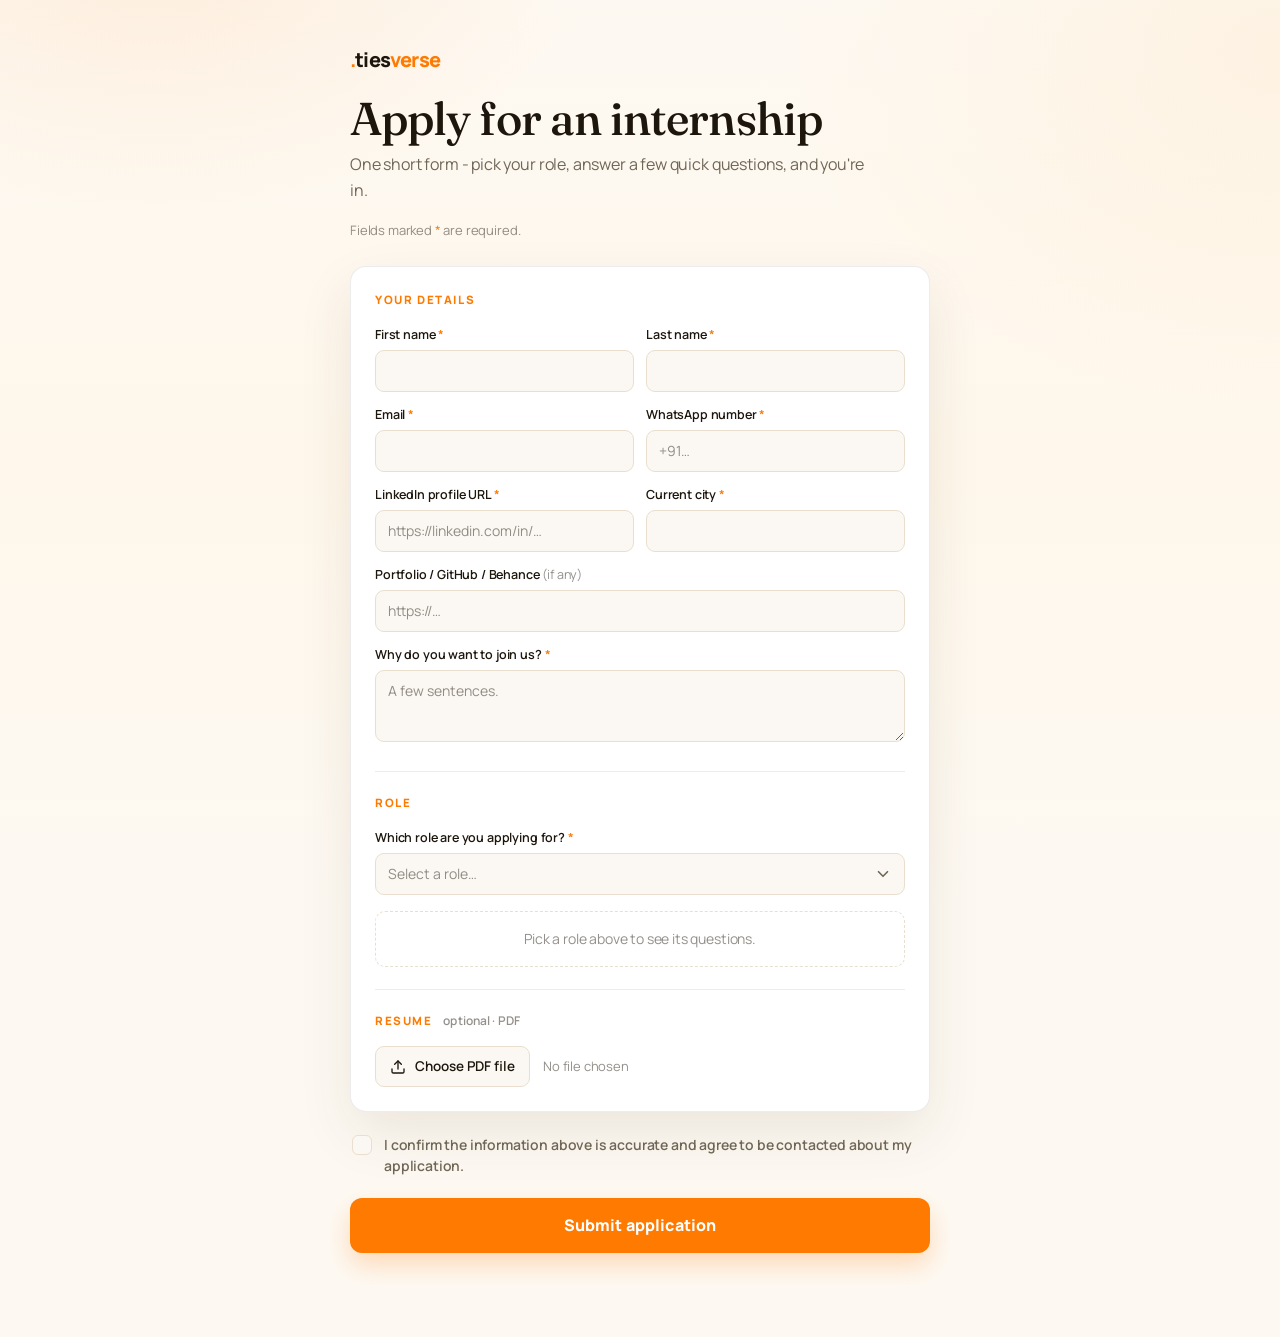
==== commit 9b98d278: "Remove em dashes from the internships page copy Replace em dashes (-) with hyphens/commas in visible" ====
--- a/index.html
+++ b/index.html
@@ -38,7 +38,7 @@
     .meta{font-size:13px;color:var(--faint);margin:16px 0 26px}
     .meta .req{color:var(--orange)}
 
-    /* card + sections (single card, hairline-divided — no nested boxes) */
+    /* card + sections (single card, hairline-divided - no nested boxes) */
     .card{background:var(--card);border:1px solid var(--hair);border-radius:var(--radius);box-shadow:var(--shadow);padding:2px 24px}
     .sec{padding:22px 0}
     .divider{height:1px;background:var(--hair)}
@@ -154,7 +154,7 @@
   <div class="wrap">
     <span class="brand"><span class="dot">.</span>ties<span class="verse">verse</span></span>
     <h1>Apply for an internship</h1>
-    <p class="lede">One short form — pick your role, answer a few quick questions, and you're in.</p>
+    <p class="lede">One short form - pick your role, answer a few quick questions, and you're in.</p>
     <p class="meta">Fields marked <span class="req">*</span> are required.</p>
 
     <div id="formHost">
@@ -437,7 +437,7 @@
       if (current.hasSub && !answers['Specialisation']) return showMsg('Please choose your developer specialisation.', false);
       if (!document.getElementById('ack').checked) return showMsg('Please confirm your details are accurate to continue.', false);
 
-      const roleName = current.hasSub ? `${current.label} — ${answers['Specialisation'] || ''}` : current.label;
+      const roleName = current.hasSub ? `${current.label} - ${answers['Specialisation'] || ''}` : current.label;
 
       btn.disabled = true; btn.textContent = 'Submitting…';
       const resume = await readResume();
@@ -454,13 +454,13 @@
         const out = await r.json().catch(() => ({}));
         const status = out.status || (r.ok ? 'success' : 'error');
         if (status === 'success') {
-          document.getElementById('formHost').innerHTML = `<div class="done"><div class="tick">✓</div><h2>Application received!</h2><p>Thanks for applying as <strong>${roleName}</strong>. We've noted your details and will be in touch by email — do check your inbox (and spam).</p></div>`;
+          document.getElementById('formHost').innerHTML = `<div class="done"><div class="tick">✓</div><h2>Application received!</h2><p>Thanks for applying as <strong>${roleName}</strong>. We've noted your details and will be in touch by email - do check your inbox (and spam).</p></div>`;
           window.scrollTo({ top: 0, behavior: 'smooth' });
         } else if (status === 'CLOSED') { showMsg('Applications for this role are currently closed. Please try another role or check back soon.', false); btn.disabled = false; btn.textContent = 'Submit application'; }
         else if (status === 'DUPLICATE_30D') { showMsg('You have already applied for this role in the last 30 days.', false); btn.disabled = false; btn.textContent = 'Submit application'; }
         else { showMsg('Something went wrong. Please try again.', false); btn.disabled = false; btn.textContent = 'Submit application'; }
       } catch (err) {
-        showMsg('Network error — please check your connection and try again.', false);
+        showMsg('Network error - please check your connection and try again.', false);
         btn.disabled = false; btn.textContent = 'Submit application';
       }
     });
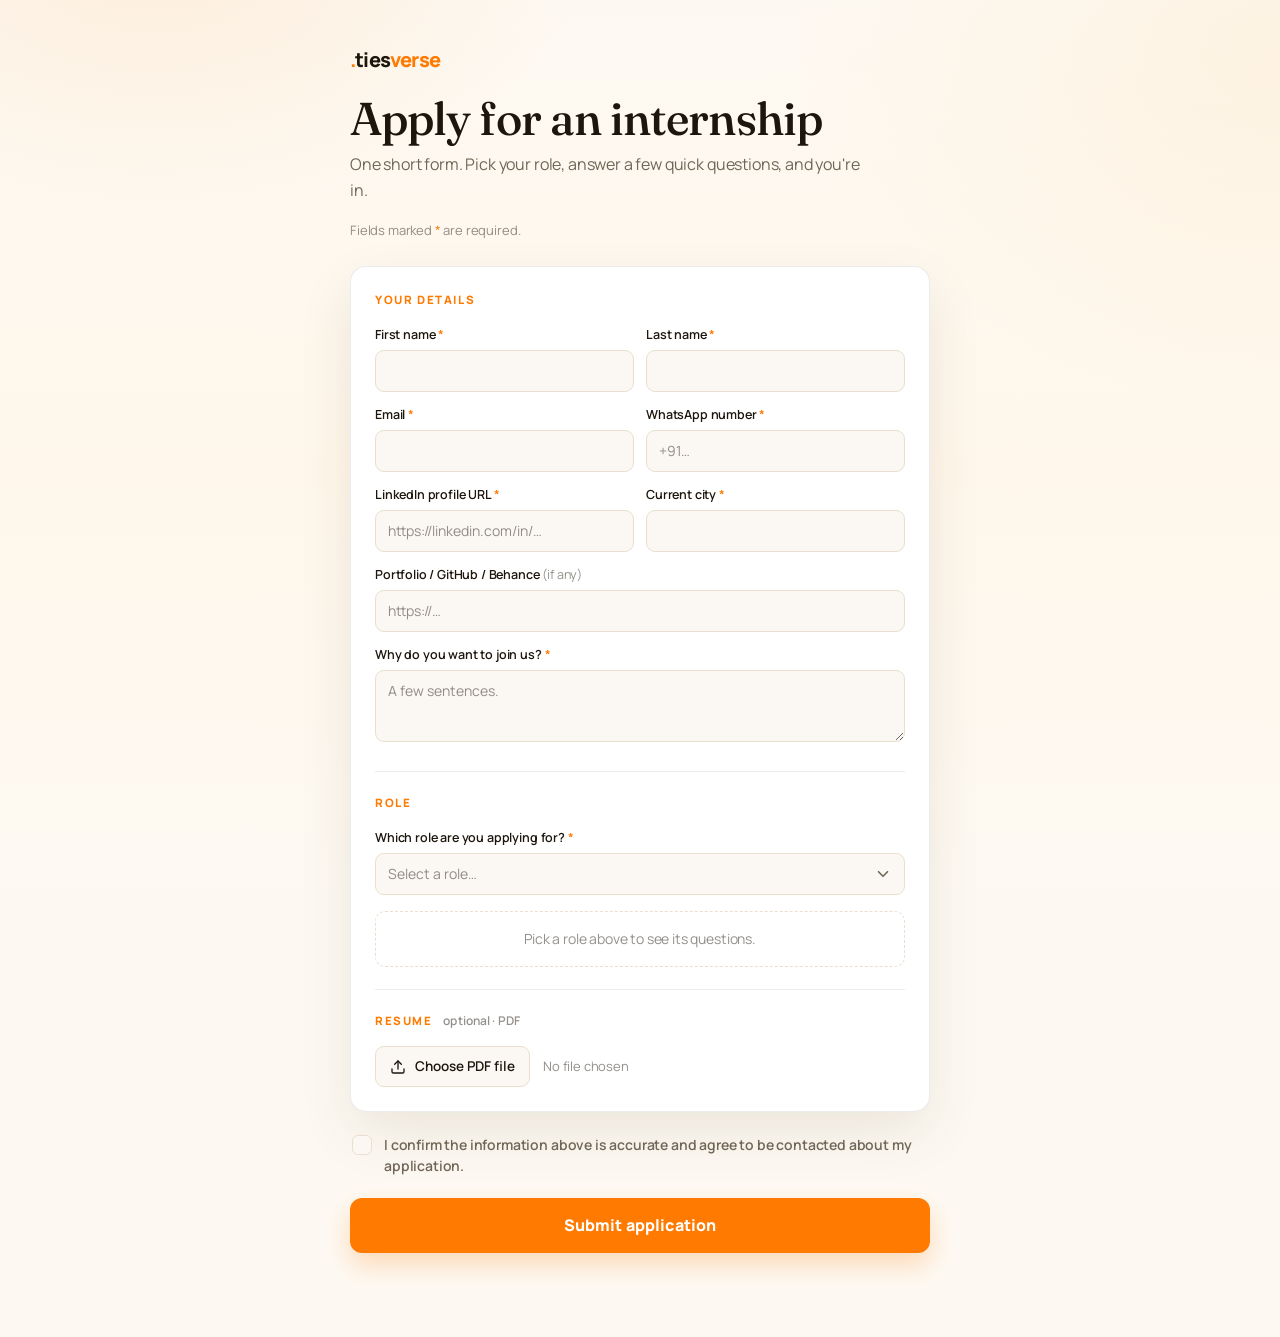
==== commit 104ccfaf: "Careers: party popper instead of a tick, and Tiesverse lowercase v The success screen showed a green" ====
--- a/index.html
+++ b/index.html
@@ -137,7 +137,9 @@
 
     /* success */
     .done{background:var(--card);border:1px solid var(--hair);border-radius:var(--radius);box-shadow:var(--shadow);padding:50px 28px;text-align:center}
-    .done .tick{width:66px;height:66px;border-radius:50%;background:#e8faf2;color:#16a34a;display:grid;place-items:center;font-size:32px;margin:0 auto 20px}
+    /* A PNG, not the 🎉 character: every device then shows the Apple artwork
+       rather than its own — Android and Windows draw quite different poppers. */
+    .done .tick{width:66px;height:66px;display:block;margin:0 auto 20px}
     .done h2{font-family:var(--serif);font-weight:500;font-size:26px;margin:0 0 10px}
     .done p{color:var(--muted);font-size:15px;line-height:1.6;margin:0 auto;max-width:44ch}
     .done strong{color:var(--ink)}
@@ -154,7 +156,7 @@
   <div class="wrap">
     <span class="brand"><span class="dot">.</span>ties<span class="verse">verse</span></span>
     <h1>Apply for an internship</h1>
-    <p class="lede">One short form - pick your role, answer a few quick questions, and you're in.</p>
+    <p class="lede">One short form. Pick your role, answer a few quick questions, and you're in.</p>
     <p class="meta">Fields marked <span class="req">*</span> are required.</p>
 
     <div id="formHost">
@@ -454,7 +456,7 @@
         const out = await r.json().catch(() => ({}));
         const status = out.status || (r.ok ? 'success' : 'error');
         if (status === 'success') {
-          document.getElementById('formHost').innerHTML = `<div class="done"><div class="tick">✓</div><h2>Application received!</h2><p>Thanks for applying as <strong>${roleName}</strong>. We've noted your details and will be in touch by email - do check your inbox (and spam).</p></div>`;
+          document.getElementById('formHost').innerHTML = `<div class="done"><img class="tick" src="emoji/1f389.png" alt="" width="66" height="66"><h2>Application received!</h2><p>Thanks for applying as <strong>${roleName}</strong>. We've noted your details and will be in touch by email, do check your inbox (and spam).</p></div>`;
           window.scrollTo({ top: 0, behavior: 'smooth' });
         } else if (status === 'CLOSED') { showMsg('Applications for this role are currently closed. Please try another role or check back soon.', false); btn.disabled = false; btn.textContent = 'Submit application'; }
         else if (status === 'DUPLICATE_30D') { showMsg('You have already applied for this role in the last 30 days.', false); btn.disabled = false; btn.textContent = 'Submit application'; }
